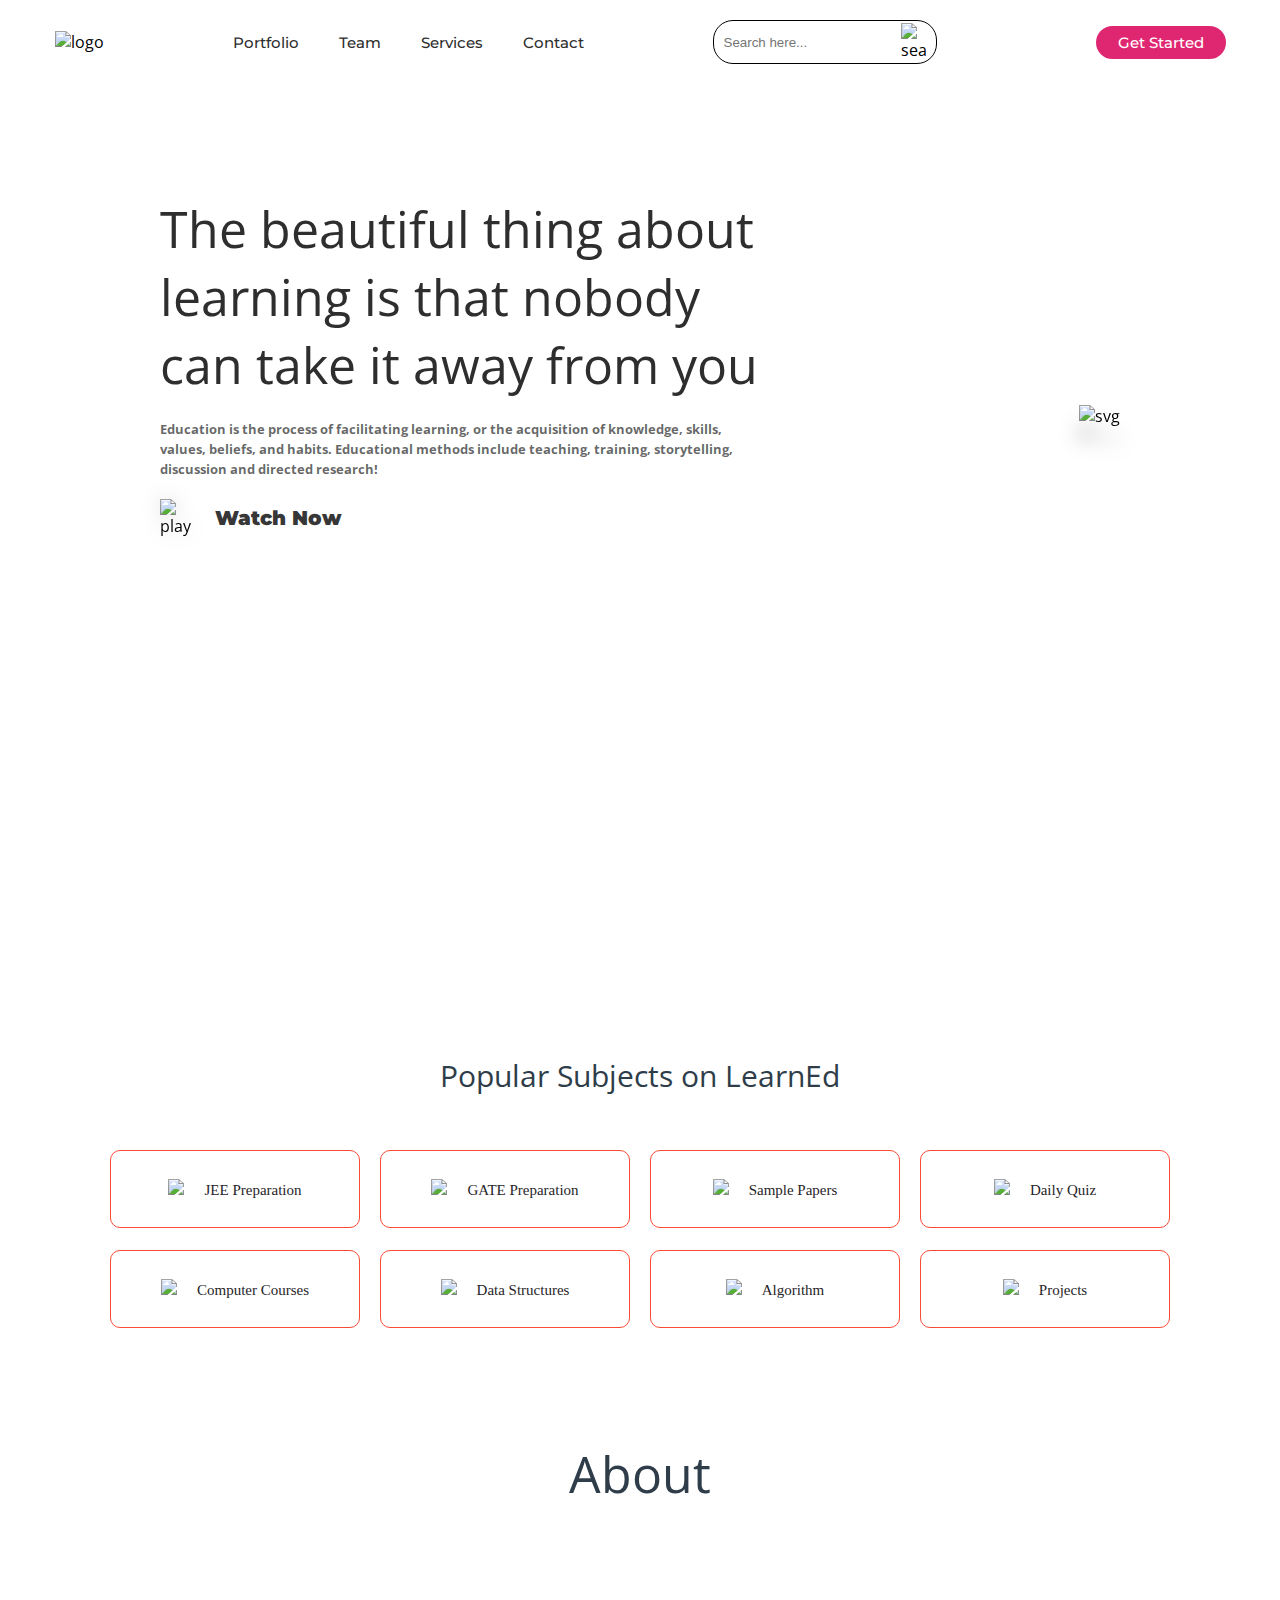
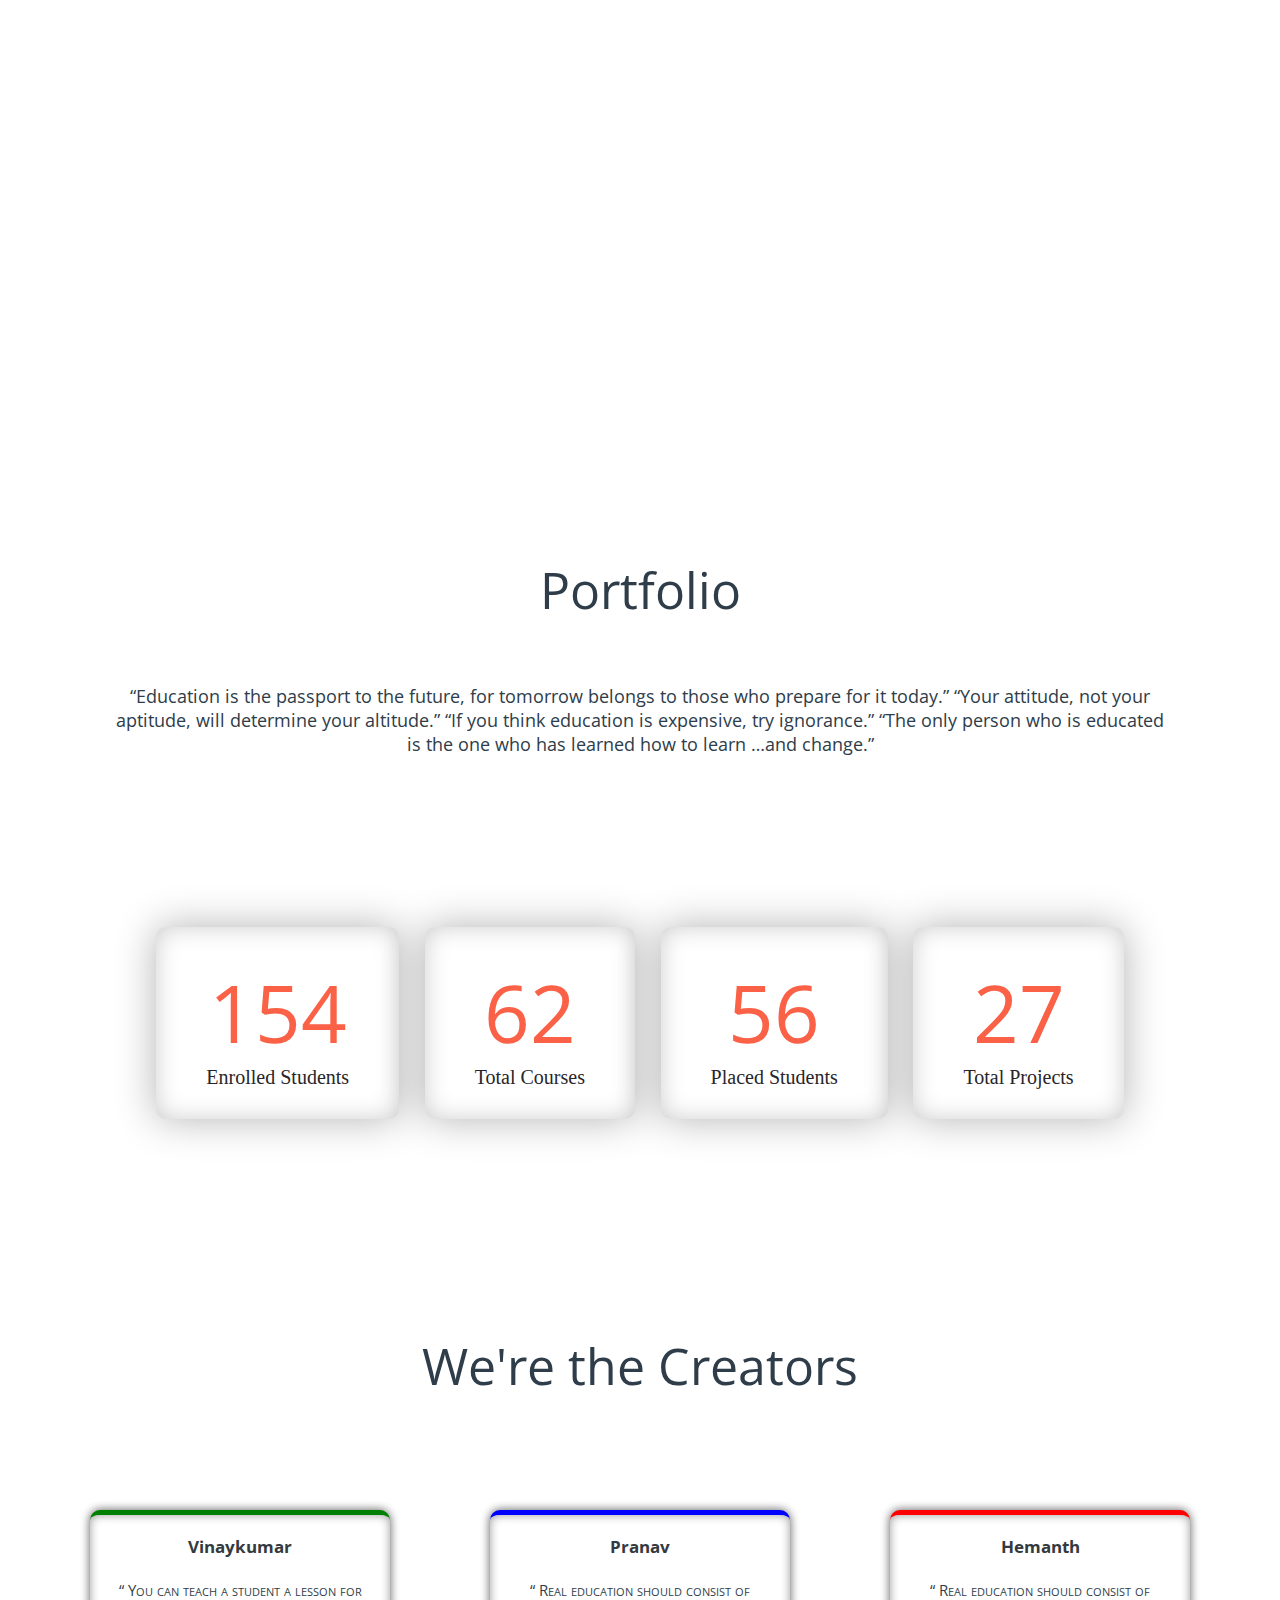
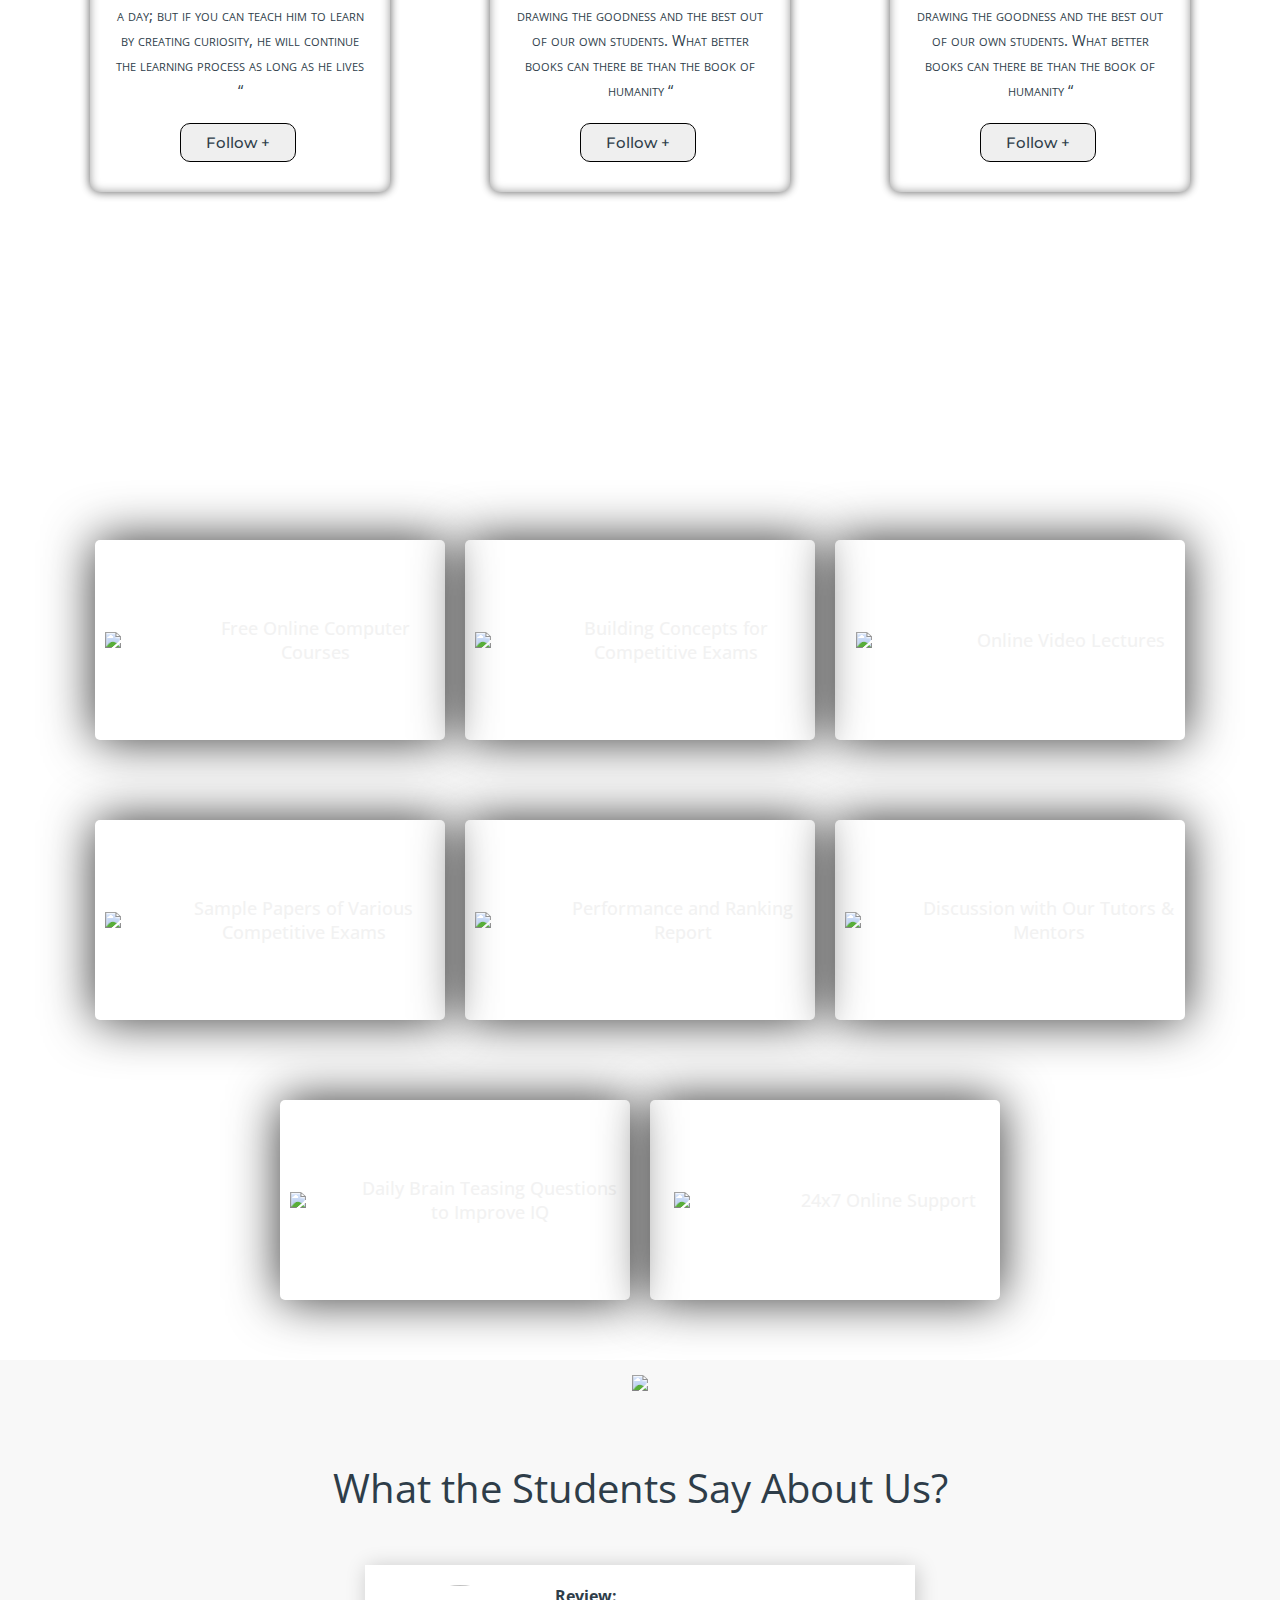
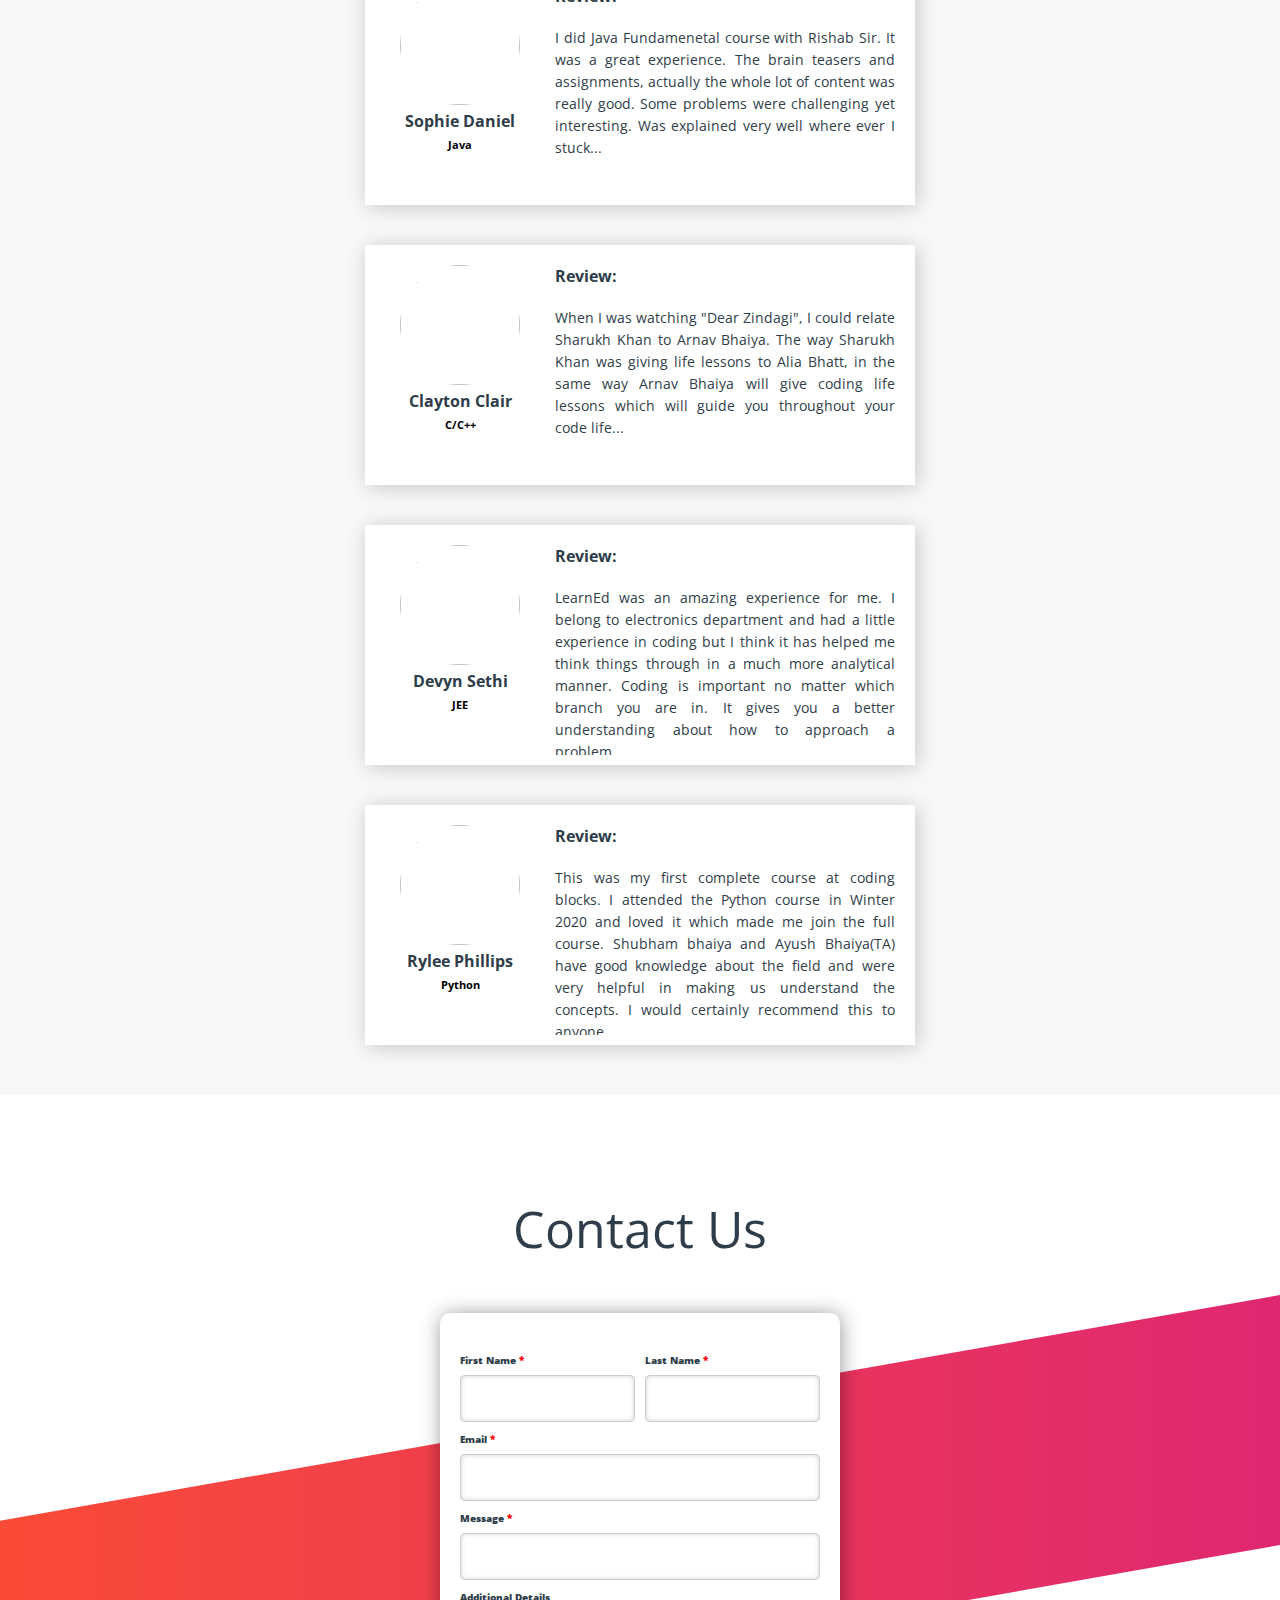
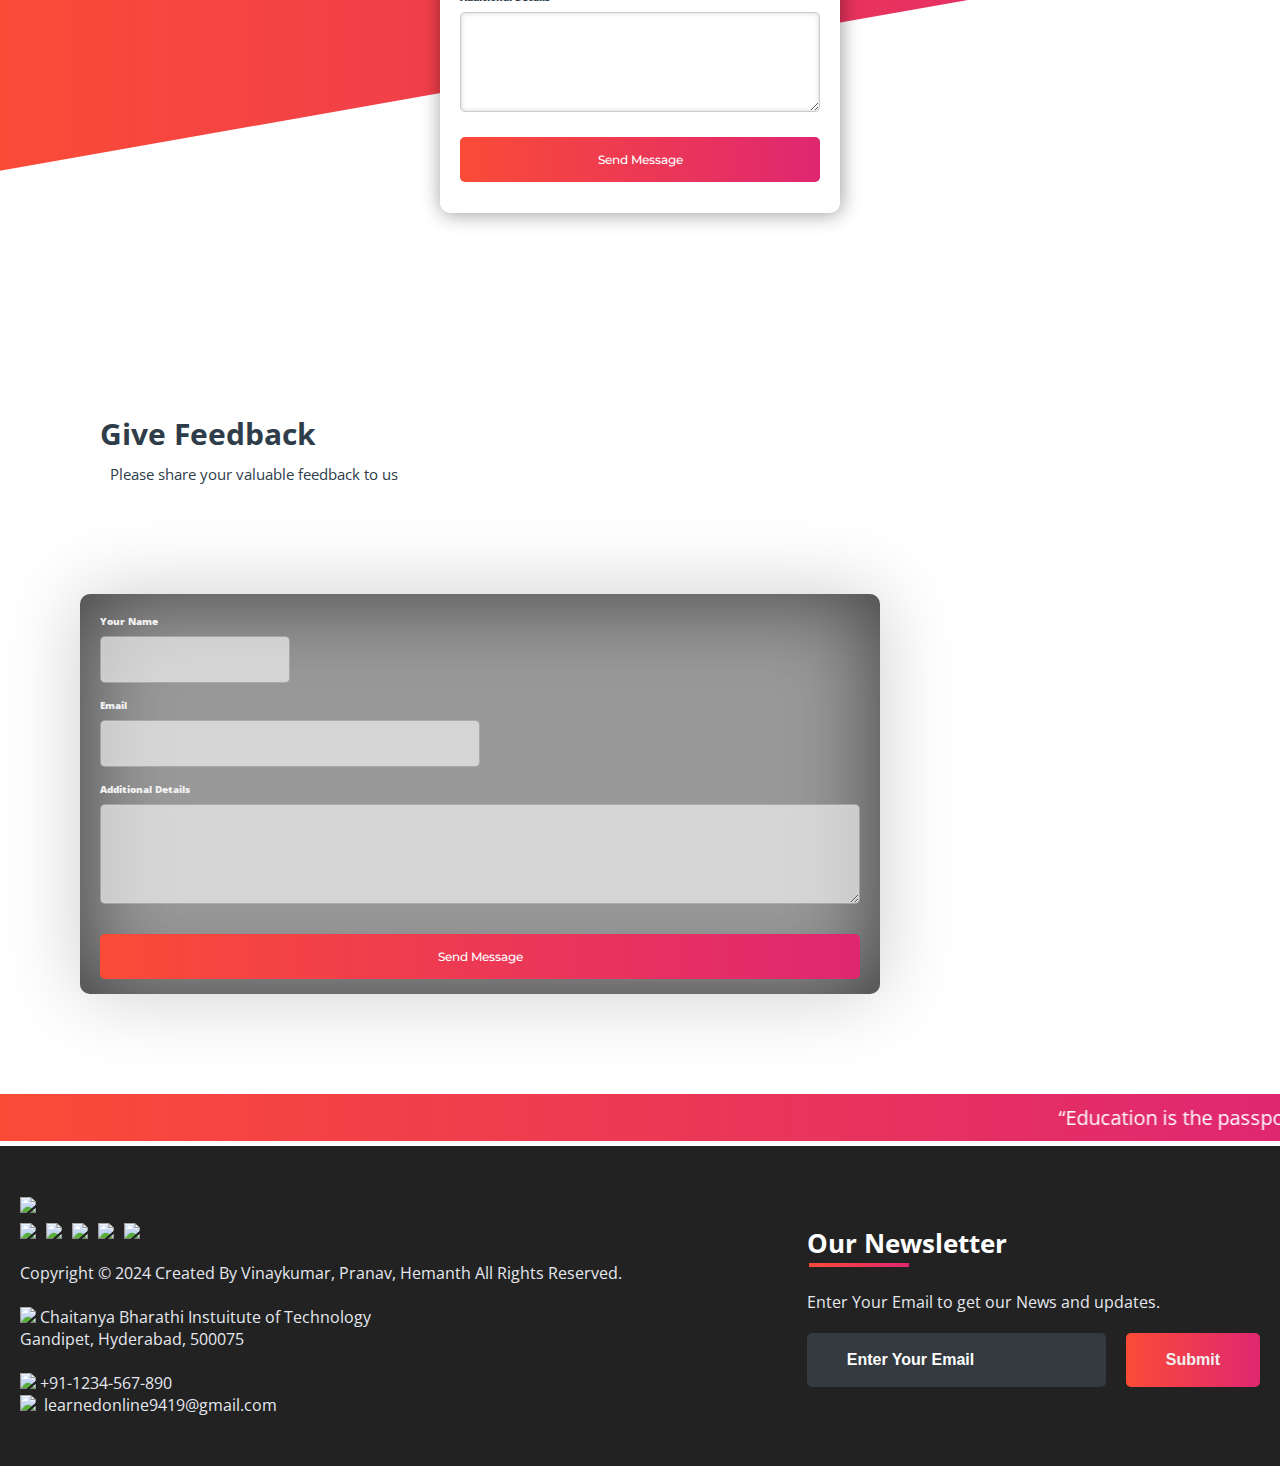
==== index.html @ 3b1c192a "Add files via upload" ====
<!DOCTYPE html>
<html>
<head>
	<link rel="shortcut icon" type="png" href="images/icon/favicon.png">
	<meta charset="utf-8">
	<meta http-equiv="X-UA-Comaptible" content="IE=edge">
	<title>LearnEd</title>
	<meta name="desciption" content="">
	<meta name="viewport" content="width=device-width, initial-scale=1">
	<link rel="stylesheet" type="text/css" href="style.css">
	<script type="text/javascript" src="script.js"></script>
	<script src="https://code.jquery.com/jquery-3.2.1.js"></script>
	<script>
		$(window).on('scroll', function(){
  			if($(window).scrollTop()){
  			  $('nav').addClass('black');
 			 }else {
 		   $('nav').removeClass('black');
 		 }
		})
	</script>
</head>
<body>
<!-- Navigation Bar -->
	<header id="header">
		<nav>
			<div class="logo"><img src="images/icon/logo.png" alt="logo"></div>
			<ul>
				<!--<li><a class="active" href="">Home</a></li>-->
				<li><a href="#portfolio_section">Portfolio</a></li>
				<li><a href="#team_section">Team</a></li>
				<li><a href="#services_section">Services</a></li>
				<li><a href="#contactus_section">Contact</a></li>
			</ul>
			<div class="srch"><input type="text" class="search" placeholder="Search here..."><img src="images/icon/search.png" alt="search" onclick=slide()></div>
			<a class="get-started" href="login.html">Get Started</a>
			<img src="images/icon/menu.png" class="menu" onclick="sideMenu(0)" alt="menu">
		</nav>
		<div class="head-container">
			<div class="quote">
				<p>The beautiful thing about learning is that nobody can take it away from you</p>
				<h5>Education is the process of facilitating learning, or the acquisition of knowledge, skills, values, beliefs, and habits. Educational methods include teaching, training, storytelling, discussion and directed research!</h5>
				<div class="play">
					<img src="images/icon/play.png" alt="play"><span><a href="https://www.youtube.com/watch?v=KFyrgDO1WXk" target="_blank">Watch Now</a></span>
				</div>
			</div>
			<div class="svg-image">
				<img src="images/extra/svg1.jpg" alt="svg">
			</div>
		</div>
		<div class="side-menu" id="side-menu">
			<div class="close" onclick="sideMenu(1)"><img src="images/icon/close.png" alt=""></div>
			<div class="user">
				<img src="images/creator/roshan.jpeg" alt="Username">
				<p>roshank9419</p>
			</div>
			<ul>
				<li><a href="#about_section">About</a></li>
				<li><a href="#portfolio_section">Portfolio</a></li>
				<li><a href="#team_section">Team</a></li>
				<li><a href="#services_section">Services</a></li>
				<li><a href="#contactus_section">Contact</a></li>
				<li><a href="#feedBACK">Feedback</a></li>
			</ul>
		</div>
	</header>


<!-- Some Popular Subjects -->
	<div class="title">
		<span>Popular Subjects on LearnEd</span>
	</div>
	<br><br>
	<div class="course">
		<center><div class="cbox">
		<div class="det"><a href="subjects/jee.html"><img src="images/courses/book.png">JEE Preparation</a></div>
		<div class="det"><a href="subjects/gate.html"><img src="images/courses/d1.png">GATE Preparation</a></div>
		<div class="det"><a href="subjects/jee.html#sample_papers"><img src="images/courses/paper.png">Sample Papers</a></div>
		<div class="det"><a href="subjects/quiz.html"><img src="images/courses/d1.png">Daily Quiz</a></div>
		</div></center>
		<div class="cbox">
		<div class="det"><a href="subjects/computer_courses.html"><img src="images/courses/computer.png">Computer Courses</a></div>
		<div class="det"><a href="subjects/computer_courses.html#data"><img src="images/courses/data.png">Data Structures</a></div>
		<div class="det"><a href="subjects/computer_courses.html#algo"><img src="images/courses/algo.png">Algorithm</a></div>
		<div class="det det-last"><a href="subjects/computer_courses.html#projects"><img src="images/courses/projects.png">Projects</a></div>
		</div>
	</div>

	
<!-- ABOUT -->
	<div class="diffSection" id="about_section">
		<center><p style="font-size: 50px; padding: 100px">About</p></center>
		<div class="about-content">
				<div class="side-image">
					<img class="sideImage" src="images/extra/e3.jpg">
				</div>
				<div class="side-text">
					<h2>What you think about us ?</h2>
					<p>Education is the process of facilitating learning, or the acquisition of knowledge, skills, values, beliefs, and habits. Educational methods include teaching, training, storytelling, discussion and directed research.<br> Educational website can include websites that have games, videos or topic related resources that act as tools to enhance learning and supplement classroom teaching. These websites help make the process of learning entertaining and attractive to the student, especially in today's age. <br>Using HTML(HyperText Markup Language), CSS(Cascading Style Sheet), JavaScript, we can make learning more easier and in a interesting way.</p>
				</div>
		</div>
	</div>


<!-- PORTFOLIO -->
	<div class="diffSection" id="portfolio_section">
		<center><p style="font-size: 50px; padding: 100px; padding-bottom: 40px;">Portfolio</p></center>
		<div class="content">
			<p>
				“Education is the passport to the future, for tomorrow belongs to those who prepare for it today.” “Your attitude, not your aptitude, will determine your altitude.” “If you think education is expensive, try ignorance.” “The only person who is educated is the one who has learned how to learn …and change.”
			</p>
		</div>
	</div>
	<div class="extra">
		<p>We're increasing this data every year</p>
		<div class="smbox">
		<span><center><div class="data">154</div><div class="det">Enrolled Students</div></center></span>
		<span><center><div class="data">62</div><div class="det">Total Courses</div></center></span>
		<span><center><div class="data">56</div><div class="det">Placed Students</div></center></span>
		<span><center><div class="data">27</div><div class="det">Total Projects</div></center></span>
		</div>
	</div>


<!-- TEAM -->
	<div class="diffSection" id="team_section">
		<center><p style="font-size: 50px; padding-top: 100px; padding-bottom: 60px;">We're the Creators</p></center>
		<div class="totalcard">
			<div class="card">
				<center><div class="card-title">Vinaykumar</div>
				<div id="detail">
					<p>“ You can teach a student a lesson for a day; but if you can teach him to learn by creating curiosity, he will continue the learning process as long as he lives “</p>
					<div class="duty"></div>
					<a href="https://www.linkedin.com/in/vinaykumar-gollapally-b091a9268/" target="_blank"><button class="btn-vinay">Follow +</button></a>
				</div>
				</center>
			</div>
			<div class="card">
				<center><div class="card-title">Pranav</div>
				<div id="detail">
					<p>“ Real education should consist of drawing the goodness and the best out of our own students. What better books can there be than the book of humanity “</p>
					<div class="duty"></div>
					<a href="https://www.linkedin.com/in/vinaykumar-gollapally-b091a9268/" target="_blank"><button class="btn-pranav">Follow +</button></a>
				</div>
				</center>
			</div>
			<div class="card">
				<center><div class="card-title">Hemanth</div>
				<div id="detail">
					<p>“ Real education should consist of drawing the goodness and the best out of our own students. What better books can there be than the book of humanity “</p>
					<div class="duty"></div>
					<a href="https://www.linkedin.com/in/vinaykumar-gollapally-b091a9268/" target="_blank"><button class="btn-hemanth">Follow +</button></a>
				</div>
				</center>
			</div>
		</div>
	</div>


<!-- SERVICES -->
	<div class="service-swipe">
		<div class="diffSection" id="services_section">
		<center><p style="font-size: 50px; padding: 100px; padding-bottom: 40px; color: #fff;">Services</p></center>
		</div>
		<a href="subjects/computer_courses.html"><div class="s-card"><img src="images/icon/computer-courses.png"><p>Free Online Computer Courses</p></div></a>
		<a href="subjects/jee.html"><div class="s-card"><img src="images/icon/brainbooster.png"><p>Building Concepts for Competitive Exams</p></div></a>
		<a href="#"><div class="s-card"><img src="images/icon/online-tutorials.png"><p>Online Video Lectures</p></div></a>
		<a href="subjects/jee.html#sample_papers"><div class="s-card"><img src="images/icon/papers.jpg"><p>Sample Papers of Various Competitive Exams</p></div></a>
		<a href="#"><div class="s-card"><img src="images/icon/p3.png"><p>Performance and Ranking Report</p></div></a>
		<a href="#contactus_section"><div class="s-card"><img src="images/icon/discussion.png"><p>Discussion with Our Tutors & Mentors</p></div></a>
		<a href="subjects/quiz.html"><div class="s-card"><img src="images/icon/q1.png"><p>Daily Brain Teasing Questions to Improve IQ</p></div></a>
		<a href="#contactus_section"><div class="s-card"><img src="images/icon/help.png"><p>24x7 Online Support</p></div></a>
	</div>

<!-- Reviews by Students -->
<div id="makeitfull">
	<a href="#review_section"><img src="images/icon/makeitfull.png"></a>
</div>
<div class="review">
	<div class="diffSection" id="review_section">
		<center><p style="font-size: 40px; padding: 100px; padding-bottom: 40px; color: #2E3D49;">What the Students Say About Us?</p></center>
	</div>
	<div class="rev-container">
		<div class="rev-card">
			<div class="identity">
				<img src="images/creator/humanNotExist1.jpg"><p>Sophie Daniel</p>
				<h6>Java</h6>
				<div class="rating"><img src="images/icon/star.png"><img src="images/icon/star.png"><img src="images/icon/star.png"><img src="images/icon/star.png"><img src="images/icon/star.png"></div>
			</div>
			<div class="rev-cont">
				<p id="title">Review:</p>
				<p id="content">
					I did Java Fundamenetal course with Rishab Sir. It was a great experience. The brain teasers and assignments, actually the whole lot of content was really good. Some problems were challenging yet interesting. Was explained very well where ever I stuck...
				</p>
			</div>
		</div>
		<div class="rev-card">
			<div class="identity">
				<img src="images/creator/humanNotExist2.jpg"><p>Clayton Clair</p>
				<h6>C/C++</h6>
				<div class="rating"><img src="images/icon/star.png"><img src="images/icon/star.png"><img src="images/icon/star.png"><img src="images/icon/star.png"><img src="images/icon/star.png"></div>
			</div>
			<div class="rev-cont">
				<p id="title">Review:</p>
				<p id="content">
					When I was watching "Dear Zindagi", I could relate Sharukh Khan to Arnav Bhaiya. The way Sharukh Khan was giving life lessons to Alia Bhatt, in the same way Arnav Bhaiya will give coding life lessons which will guide you throughout your code life...
				</p>
			</div>
		</div>
		<div class="rev-card">
			<div class="identity">
				<img src="images/creator/humanNotExist3.jpg"><p>Devyn Sethi</p>
				<h6>JEE</h6>
				<div class="rating"><img src="images/icon/star.png"><img src="images/icon/star.png"><img src="images/icon/star.png"><img src="images/icon/star.png"><img src="images/icon/star.png"></div>
			</div>
			<div class="rev-cont">
				<p id="title">Review:</p>
				<p id="content">
					LearnEd was an amazing experience for me. I belong to electronics department and had a little experience in coding but I think it has helped me think things through in a much more analytical manner. Coding is important no matter which branch you are in. It gives you a better understanding about how to approach a problem...
				</p>
			</div>
		</div>
		<div class="rev-card">
			<div class="identity">
				<img src="images/creator/humanNotExist4.jpg"><p>Rylee Phillips</p>
				<h6>Python</h6>
				<div class="rating"><img src="images/icon/star.png"><img src="images/icon/star.png"><img src="images/icon/star.png"><img src="images/icon/star.png"><img src="images/icon/star.png"></div>
			</div>
			<div class="rev-cont">
				<p id="title">Review:</p>
				<p id="content">
					This was my first complete course at coding blocks. I attended the Python course in Winter 2020 and loved it which made me join the full course. Shubham bhaiya and Ayush Bhaiya(TA) have good knowledge about the field and were very helpful in making us understand the concepts. I would certainly recommend this to anyone...
				</p>
			</div>
		</div>
	</div>
</div>

<!-- CONTACT US -->
	<div class="diffSection" id="contactus_section">
		<center><p style="font-size: 50px; padding: 100px">Contact Us</p></center>
		<div class="csec"></div>
		<div class="back-contact">
			<div class="cc">
			<form action="mailto:roshank9419@gmail.com" method="post" enctype="text/plain">
				<label>First Name <span class="imp">*</span></label><label style="margin-left: 185px">Last Name <span class="imp">*</span></label><br>
				<center>
				<input type="text" name="" style="margin-right: 10px; width: 175px" required="required"><input type="text" name="lname" style="width: 175px" required="required"><br>
				</center>
				<label>Email <span class="imp">*</span></label><br>
				<input type="email" name="mail" style="width: 100%" required="required"><br>
				<label>Message <span class="imp">*</span></label><br>
				<input type="text" name="message" style="width: 100%" required="required"><br>
				<label>Additional Details</label><br>
				<textarea name="addtional"></textarea><br>
				<button type="submit" id="csubmit">Send Message</button>
			</form>
			</div>
		</div>
	</div>


<!-- FEEDBACK -->
	<div class="title2" id="feedBACK">
		<span>Give Feedback</span>
		<div class="shortdesc2">
			<p>Please share your valuable feedback to us</p>
		</div>
	</div>

	<div class="feedbox">
		<div class="feed">
			<form action="mailto:roshank9419@gmail.com" method="post" enctype="text/plain">
				<label>Your Name</label><br>
				<input type="text" name="" class="fname" required="required"><br>
				<label>Email</label><br>
				<input type="email" name="mail" required="required"><br>
				<label>Additional Details</label><br>
				<textarea name="addtional"></textarea><br>
				<button type="submit" id="csubmit">Send Message</button>
			</form>
		</div>
	</div>

<!-- Sliding Information -->
	<marquee style="background: linear-gradient(to right, #FA4B37, #DF2771); margin-top: 50px;" direction="left" onmouseover="this.stop()" onmouseout="this.start()" scrollamount="20"><div class="marqu">“Education is the passport to the future, for tomorrow belongs to those who prepare for it today.” “Your attitude, not your aptitude, will determine your altitude.” “If you think education is expensive, try ignorance.” “The only person who is educated is the one who has learned how to learn …and change.”</div></marquee>

<!-- FOOTER -->
	<footer>
		<div class="footer-container">
			<div class="left-col">
				<img src="images/icon/logo - Copy.png" style="width: 200px;">
				<div class="logo"></div>
				<div class="social-media">
					<a href="#"><img src="images/icon\fb.png"></a>
					<a href="#"><img src="images/icon\insta.png"></a>
					<a href="#"><img src="images/icon\tt.png"></a>
					<a href="#"><img src="images/icon\ytube.png"></a>
					<a href="#"><img src="images/icon\linkedin.png"></a>
				</div><br><br>
				<p class="rights-text">Copyright © 2024 Created By Vinaykumar, Pranav, Hemanth All Rights Reserved.</p>
				<br><p><img src="images/icon/location.png"> Chaitanya Bharathi Instuitute of Technology<br>Gandipet, Hyderabad, 500075</p><br>
				<p><img src="images/icon/phone.png"> +91-1234-567-890<br><img src="images/icon/mail.png">&nbsp; learnedonline9419@gmail.com</p>
			</div>
			<div class="right-col">
				<h1 style="color: #fff">Our Newsletter</h1>
				<div class="border"></div><br>
				<p>Enter Your Email to get our News and updates.</p>
				<form class="newsletter-form">
					<input class="txtb" type="email" placeholder="Enter Your Email">
					<input class="btn" type="submit" value="Submit">
				</form>
			</div>
		</div>
	</footer>

</body>
</html>
---- style.css ----
@import url('https://fonts.googleapis.com/css?family=Montserrat:500&display=swap');
@import url('https://fonts.googleapis.com/css?family=Dancing+Script&display=swap');
@import url('https://fonts.googleapis.com/css?family=Open+Sans&display=swap');

* {
	box-sizing: border-box;
	margin: 0;
	padding: 0;
}

html {
	scroll-behavior: smooth;
}
body {
	background: #FFF;
	font-family: 'Open Sans', sans-serif;
}

header {
	height: 90vh;
	/* background: #000; */
}
.black {
	box-shadow: 0 2px 10px rgba(0, 0, 0, 0.5);
}
nav {
	padding-top: 20px;
	padding-bottom: 20px;
	top: 0;
	position: fixed;
	display: flex;
	width: 100%;
	z-index: 1000;
	background: #fff;
	justify-content: space-around;
	transition: 1.5s;
	align-items: center;
}
nav ul {
	display: flex;
	align-items: center;
}
nav ul li {
	list-style: none;
	margin: 5px 10px;
}
nav ul li a {
	padding: 2px 10px;
	color: #2e2e2e;
	cursor: pointer;
	transition: .5s;
	text-decoration: none;
}
nav ul li a:hover {
	color: #fff;
	border-radius: 5px;
	background: #DF2771;
}
.active {
	color: #fff;
	border-radius: 5px;
	background: #DF2771;
}
.srch {
	padding: 2px 10px;
	display: flex;
	/* align-items: center; */
	justify-content: center;
	/* background: #0066ff; */
	border: 1px solid;
	border-radius: 20px;
}
.srch img {
	width: 25px;
	cursor: pointer;
}
.srch .search {
	/* padding: 2px 10px; */
	outline: none;
	border: none;
	background: transparent;
}

.get-started {
	margin-left: 50px;
	padding: 5px 20px;
	border: 2px solid #DF2771;
	border-radius: 20px;
	text-decoration: none;
	
	transition: .5s;
	background-color: #DF2771;
	color: #fff;
}
.get-started:hover {
	color: #2e2e2e;
	background: #fff;
}
.logo img{
	width: 120px;
	cursor: pointer;
	transition: all 1s;
}

a, button {
	float: left;
	font-family: "Montserrat", sans-serif;
	font-weight: 500;
	font-size: 15px;
	color: #2E3D49;
	display: block;
	text-decoration: none;
	text-align: center;
}
.head-container {
	margin-top: 245px;
	display: flex;
	flex-wrap: wrap;
	align-items: center;
	justify-content: space-around;
}
.quote {
	width: 600px;
	transform: translateY(-50px);
}
.quote h5 {
	margin-top: 20px;
	color: #0009;
	line-height: 20px;
}
.quote p {
	font-size: 50px;
	color: #2e2e2e;
}
.quote .play {
	margin-top: 20px;
	display: flex;
	/* justify-content: center; */
	align-items: center;
}
.quote .play img {
	width: 45px;
	cursor: pointer;
	filter: drop-shadow(0 0 10px #0002);
}
.quote .play span a{
	margin-left: 10px;
	font-size: 20px;
	font-weight: 900;
	color: rgba(0, 0, 0, 0.8);
	cursor: pointer;
}
.svg-image img{
	width: 500px;
	filter: drop-shadow(0 20px 10px rgba(0,0,0,0.2));
}

/* SIDE MENU */
.menu {
	cursor: pointer;
	width: 25px;
	display: none;
}
.side-menu {
	width: 100%;
	height: 100%;
	background: rgba(182, 33, 90, 0.993);
	position: absolute;
	top: 0;
	transition: .8s;
	z-index: 2000;
	transform: translateX(-100%);
}
.side-menu ul {
	margin-top: 35%;
	display: flex;
	flex-direction: column;
	justify-content: center;
	/* background: #FA4B37; */
}
.side-menu ul li {
	list-style: none;
	/* background: #009900; */
	display: flex;
	justify-content: center;
	align-items: center;
	/* border-bottom: 1px solid #fff; */
	/* padding: 10px 0px; */
}
.side-menu ul li:hover a{
	background: #fff;
	color: #DF2771;
}
.side-menu ul li a{
	color: #FFF;
	width: 100%;
	font-size: 1em;
	/* background: #2E3D49; */
	text-decoration: none;
	padding: 15px 0px;
}
.close img{
	float: right;
	width: 35px;
	cursor: pointer;
	margin: 10px;
}
.user {
	display: flex;
	justify-content: center;
	align-items: center;
	margin-top: 10%;
}
.user img {
	width: 60px;
	border-radius: 50%;
	border: 2px solid #fff;
	filter: drop-shadow(0 10px 20px #0004);
	margin-right: 30px;
	cursor: pointer;
}
.user p {
	color: #fff;
	cursor: pointer;
}
.user img, .user p {
	opacity: 1;
}
/*Common things in all sections*/
#about_section, #portfolio_section, #team_section, #services_section, #contactus_section {
	font-family: 'Open Sans', sans-serif;
	color: #2E3D49;
	position: relative;
}
.diffSection {
	width: 100%;
	/*position: relative;*/
	justify-content: center;
	align-items: center;
}
.diffSection .content {
	margin: 10px;
	text-align: center;
	padding: 10px 100px;
	font-size: 1.1em;
}

/*PORTFOLIO*/
.extra {
	width: 100%;
}
.extra p {
	padding: 30px;
	padding-bottom: 150px;
	font-size: 50px;
	text-align: center;
	color: #fff;
	background-image: linear-gradient(rgba(0,0,0,0),rgba(0,0,0,0.7)),url("images/extra/b1.jpg");
	background-size: cover;
	background-attachment: fixed;
	font-family: cursive;
	z-index: -9;
}
.smbox {
	display: flex;
	flex-wrap: wrap;
	transform: translateY(-100px);
	justify-content: center;
}
.smbox span {
	margin: 1%;
	background: #fff;
	box-shadow: inset 0px 0px 25px rgba(0,0,0,0.2),
						0 0 40px rgba(0,0,0,0.3);
	border-radius: 10px;
	padding: 30px 50px;
	cursor: pointer;
}
.smbox span:hover {
	transform: scale(1.3);
	transition: .5s ease;
}
.smbox .data {
	font-size: 80px;
	color: #FA6146;	
}
.smbox .det {
	font-size: 20px;
	color: #272529;
	font-family: cursive;
}

/*Title*/
.title {
	 margin-top: 0px; 
	font-family: 'Open Sans', sans-serif;
	font-size: 30px;
	text-align: center;
	color: #2E3D49;
}

/*ABOUT*/
.about-content {
	width: 100%;
	position: relative;
	justify-content: center;
	flex-wrap: wrap;
	display: flex;
	align-items: center;
}
.about-content .side-text {
	width: 550px;
	padding: 50px 40px;
	background: #fff;
	box-shadow: 2px 0 100px rgba(0,0,0,0.3);
	border-radius: 5px;
	text-align: justify;
	line-height: 22px;
	opacity: 0;
	transform: translateX(-100px);
	transition: 1s ease-in-out;
}
.about-content .side-text-appear {
	opacity: 1;
	transform: translateX(0px);
}
.about-content .side-text h2 {
	padding: 10px;
}
.about-content .side-text p {
	padding: 10px;
}
.about-content .side-image img {
	width: 90%;
	border-radius: 5px;
}
.sideImage {
	transform: translateX(100px);
	opacity: 0;
	transition: .8s ease-in-out;
}
.sideImage-appear {
	opacity: 1;
	transform: translateX(0px);
}

/*POPULAR SUBJECTS*/
.cbox {
	position: relative;
	width: 100%;
	display: inline-flex;
	flex-wrap: wrap;
	justify-content: center;
}
.cbox .det {
	width: 250px;
	height: 80px;
	margin: 10px;
	background: #fff;
	cursor: pointer;
}
.cbox .det a{
	justify-content: space-around;
	width: 250px;
	padding: 28px;
	border-radius: 10px;
	border: 1px solid #FA4B37;
	font-size: 15px;
	color: #272529;
	font-family: cursive;
	text-decoration: none;
}
.cbox .det a:hover {
	background: linear-gradient(to right, #FA4B37, #DF2771);
	color: white;
}
.cbox .det a:hover img{
	filter: brightness(100);
}
.cbox img {
	width: 20px;
	margin-right: 20px;
}

/*TEAM SECTION*/
.totalcard {
	width: 100%;
	display: flex;
	flex-wrap: wrap;
	align-items: center;
	justify-content: center;
	margin-bottom: 50px;
}
.totalcard .card {
	margin: 50px;
	width: 300px;
	border-radius: 10px;
	background: #fff;
}
.totalcard .card{
	box-shadow: inset 0 0 10px rgba(0,0,0,0.4),
					0 0 10px rgba(0,0,0,0.4),
					0 0 10px rgba(0,0,0,0.3);
}
.card:nth-child(1){
	border-top: 5px solid green;
}
.card:nth-child(2){
	border-top: 5px solid blue;
}
.card:nth-child(3){
	border-top: 5px solid red;
}
.card:nth-child(1):hover {
	box-shadow: inset 0px 0px 10px rgba(0,255,0,0.5),
				1px 1px 30px rgba(0,255,0,0.5);
}
.card:nth-child(2):hover {
	box-shadow: inset 0px 0px 10px rgba(0,0,255,0.5),
				1px 1px 30px rgba(0,0,255,0.5);
}
.card:nth-child(3):hover {
	box-shadow: inset 0px 0px 10px rgba(255,0,0,0.5),
				1px 1px 30px rgba(255,0,0,0.5);
}
.totalcard .card img {
	width: 100px;
	height: 100px;
	margin-top: 5px;
	cursor: pointer;
	border-radius: 50px;
	transition-duration: .8s;
}
.totalcard .card img:hover {
	transform: scale(3.5);
	border-radius: 0;
	box-shadow: 0 0 20px rgba(0,0,0,0.5);
}
#detail p{
	font-size: 15px;
	line-height: 25px;
	font-variant: small-caps;
	text-align: center;
	margin: 25px;
	margin-bottom: 0px;
	margin-top: 0px;
}
#detail button {
	outline: none;
	border-radius: 10px;
	border-style: none;
	border: 1px solid black;
	padding: 9px 25px;
	cursor: pointer;
	transition-duration: .4s;
}
#detail a {
	bottom: 80px;
	text-decoration: none;
	margin-bottom: 30px;
	margin-top: 20px;
	margin-left: 90px;
	align-self: center;
}
.btn-vinay:hover {
	background: rgba(0,255,0,0.7);
	color: #fff;
}
.btn-pranav:hover {
	background: rgba(0,0,255,0.5);
	color: #fff;
}
.btn-hemanth:hover {
	background: rgba(255,0,0,0.5);
	color: #fff;
}
.card-title {
	font-size: 17px;
	color: #343A40;
	padding: 20px;
	font-weight: 700;
}

/*Service Section*/
/*Service Section*/
.service-swipe {
	display: flex;
	flex-wrap: wrap;
	justify-content: center;
	align-items: center;
	background-image: linear-gradient(rgba(0,0,0,0),rgba(0,0,0,0.7)),url("images/extra/b3.jpg");
	background-size: cover;
	background-attachment: fixed;
}
.service-swipe .s-card img {
	width: 100px;
}
.service-swipe a {
	padding: 0;
	margin: 40px 10px;
}
.service-swipe .s-card {
	display: flex;
	justify-content: space-around;
	padding: 10px;
	align-items: center;
	text-align: center;
	width: 350px;
	height: 200px;
	box-shadow: inset 0 0 20px rgba(255,255,255,0.05),
					0 0 50px rgba(0,0,0,0.8);
	border-radius: 5px;
	cursor: pointer;
	transition-duration: .5s;
}
.service-swipe .s-card p {
	color: #f2f2f2;
	font-size: 1.2em;
	font-family: 'Open Sans',sans-serif;
}
.service-swipe .s-card:hover {
	box-shadow: 0 0 50px rgba(255,255,255,0.8);
	transform: translateY(-10px);
}

/*Contact Us Section*/
.csec {
	background: linear-gradient(to right, #FA4B37, #DF2771);
	background-attachment: fixed; 
	position: absolute;
	width: 100%;
	height: 250px;
	top: 200px;
	content: '';
	transform-origin: top right;
	transform: skewY(-10deg);
	z-index: -1;
}
.back-contact {
	margin-top: 0px;
	transform: translateY(-50px);
	display: flex;
	align-items: center;
	justify-content: space-around;
}
.cc {
	height: 400px;
	width: 400px;
	height: 500px;
	border-radius: 10px;
	justify-content: center;
	box-shadow: 1px 1px 20px rgba(0,0,0,0.4);
	background: #fff;
}
.cc form {
	margin: 5%;
	margin-top: 40px;
	width: 90%;
	height: 90%;
}
.cc form label {
	position: absolute;
	color: #2E3D49;
	font-size: 10px;
	font-weight: 800;
}
.cc form input {
	padding: 15px;
	margin-bottom: 10px;
	border-radius: 5px;
	box-shadow: inset 0 0 5px lightgray;
	border: 1px solid rgba(0,0,0,0.2);
	outline: none;
	color: #2E3D49;
	font-weight: 600;
}
.imp {
	color: red;
}
form textarea {
	width: 100%;
	height: 100px;
	box-shadow: inset 0 0 5px lightgray;
	border: 1px solid rgba(0,0,0,0.2);
	border-radius: 5px;
	outline: none;
	color: #2E3D49;
	font-weight: 600;
	padding: 15px;
}
#csubmit {
	margin-top: 20px; 
	background: linear-gradient(to right, #FA4B37, #DF2771);
	border-radius: 5px;
	border-style: none;
	outline: none;
	width: 100%;
	padding: 15px 25px;
	color: #fff;
	font-size: 12px;
	cursor: pointer;
}

/*REVIEW SECTION*/
#makeitfull {
	display: flex;
	justify-content: center;
	transform: translateY(35px);
}
#makeitfull img {
	width: 50px;
}
.review {
	background: #F8F8F8;
	width: 100%;
}
.rev-container {
	padding: 10px 10%;
	display: flex;
	flex-wrap: wrap;
	justify-content: space-around;
}
.rev-container .rev-card {
	/*overflow: hidden;*/
	width: 550px;
	height: 240px;
	margin-bottom: 40px;
	background: #fff;
	display: flex;
	padding: 10px;
	box-shadow: 2px 2px 20px rgba(0,0,0,0.2);
}
.rev-card:hover {
	box-shadow: 1px 1px 5px rgba(0,0,0,0.2);
}
.identity {
	display: flex;
	flex-wrap: wrap;
	justify-content: center;
	padding: 10px;
}
.identity img {
	width: 120px;
	height: 120px;
	transition-duration: .8s;
	border-radius: 50%;
}
.identity img:hover {
	transform: scale(2.2);
	border-radius: 0px;
	box-shadow: 0 0 20px rgba(0,0,0,0.3);
}
.identity p {
	width: 150px;
	font-weight: bold;
	color: #2E3D49;
	text-align: center;
}
.identity h6 {
	width: 150px;
	text-align: center;
}
.identity .rating img {
	width: 12px;
	height: 12px;
	margin-right: 5px;
}
.rev-cont {
	overflow: hidden;
}
.rev-cont #title {
	padding: 10px;
	color: #2E3D49;
	font-weight: bold;
}
.rev-cont #content {
	padding: 10px;
	font-size: .9em;
	color: #2E3D49;
	line-height: 22px;
	text-align: justify;
}


/*FEEDBACK*/
.title2 {
	position: relative;
	margin-top: 150px;
	margin-left: 100px;
}
.title2 span{
	font-weight: 700;
	font-family: 'Open Sans', sans-serif;
	font-size: 30px;
	color: #2E3D49;
}
.title2 .shortdesc2 {
	padding: 10px;
	font-family: 'Open Sans', sans-serif;
	font-size: 15px;
	color: #2E3D49;
	margin-bottom: 10px;
}
.feedbox {
	margin-top: 50px;
	width: 100%;
	display: flex;
	background-image: linear-gradient(rgba(0,0,0,0),rgba(0,0,0,0.7)),url("images/extra/b4.jpg");
	background-size: cover;
	padding: 50px 80px;
	background-attachment: fixed;
}
.feed {
	width: 800px;
	height: 400px;
	position: relative;
	border-radius: 10px;
	justify-content: center;
	box-shadow: inset 0 0 90px rgba(0,0,0,0.6),
					0 0 80px rgba(0,0,0,0.2);
	background: rgba(0,0,0,0.4);
}
.feed form {
	width: 100%;
	height: 100%;
	padding: 20px;
}

.feed form label {
	position: absolute;
	color: #f2f2f2;
	font-size: 10px;
	font-weight: 800;
}
.feed form input, .feed textarea {
	padding: 15px;
	border-radius: 5px;
	box-shadow: inset 0 0 5px lightgray;
	border: 1px solid rgba(0,0,0,0.2);
	outline: none;
	color: #2E3D49;
	background: #fff9;
	font-weight: 600;
}
.feed form input {
	margin-bottom: 15px;
	width: 50%;
}
.feed form .fname {
	width: 25%;
}
.feed form textarea {
	width: 100%;
	height: 100px;
}
.feed #csubmit {
	margin-top: 25px; 
	background: linear-gradient(to right, #FA4B37, #DF2771);
	border-radius: 5px;
	border-style: none;
	outline: none;
	width: 100%;
	padding: 15px 25px;
	color: #fff;
	font-size: 12px;
	cursor: pointer;
}

/*SCROLLING TEXT*/
.marqu {
	text-align: center;
	justify-content: center;
	color: #fff;
	font-size: 20px;
	padding: 10px;
}

/*FOOTER*/
footer {
	color: #E5E8EF;
	background: #000D;
	padding: 50px 0; 
}
footer .footer-container {
	max-width: 1300px;
	margin: auto;
	padding: 0 20px;
	display: flex;
	justify-content: space-between;
	align-items: center;
	flex-wrap: wrap-reverse;
}
footer .social-media img{
	width: 22px;
}
footer .logo {
	width: 180px;
	color: #fff;
}
footer .social-media a{
	margin-right: 10px;
	font-size: 22px;
	text-decoration: none;
}
footer .right-col h1{
	font-size: 26px;
}
footer .border{
	width: 100px;
	height: 4px;
	background: linear-gradient(to right, #FA4B37, #DF2771);
	margin: 2px;
}
footer .newsletter-form {
	display: flex;
	justify-content: center;
	align-items: center;
	flex-wrap: wrap;
}
footer input::placeholder {
  color: white !important;
}
footer .txtb {
	flex: 1;
	padding: 18px 40px;
	font-size: 16px;
	background: #343A40;
	border: none;
	font-weight: 700;
	outline: none;
	border-radius: 5px;
	min-width: 260px;
	margin-top: 20px;
	color: white;
}
footer .btn {
	margin-top: 20px;
	padding: 18px 40px;
	font-size: 16px;
	color: #f1f1f1;
	background: linear-gradient(to right, #FA4B37, #DF2771);
	border: none;
	font-weight: 700;
	outline: none;
	border-radius: 5px;
	margin-left: 20px;
	cursor: pointer;
	transition: opacity .3s linear;	
}
footer .btn:hover {
	opacity: .7;
}

/*PROPERTIES FOR MAKING WEBSITE RESPONSIVE*/
@media screen and (max-width: 960px) {
	.footer-container {
		max-width: 600px;
	}
	.right-col {
		width: 100%;
		margin-bottom: 60px;
	}
	.left-col {
		width: 100%;
		text-align: center;
	}
	.social-media {
		display: flex;
		justify-content: center;
	}
	.logo {
		transition: 1s;
		margin-left: 30%;
	}
	nav ul, .srch, .get-started{
		display: none;
	}
	.menu {
		display: block;
	}
	nav {
		padding-bottom: 20px;
		border-bottom: 1px solid #0005;
		/* position: fixed; */
		/* top: 0; */
	}
	.quote p, .quote h5, .play {
		justify-content: center;
		text-align: center;
	}
	.quote p {
		font-size: 30px;
	}
	.service-container .right-side img {
		width: 90%;
	}
	.title {
		margin-top: 0px;
	}
	
}
@media screen and (max-width: 700px) {
	footer .btn{
		margin: 0;
		width: 100%;
		margin-top: 20px;
	}
	.svg-image img {
		width: 90%;
		margin: 20px;
		/* align-self: center; */
	}
}

@media screen and (max-width: 1000px) {	
	.feedbox form input, .feedbox form .fname{
		width: 100%;
	}
}
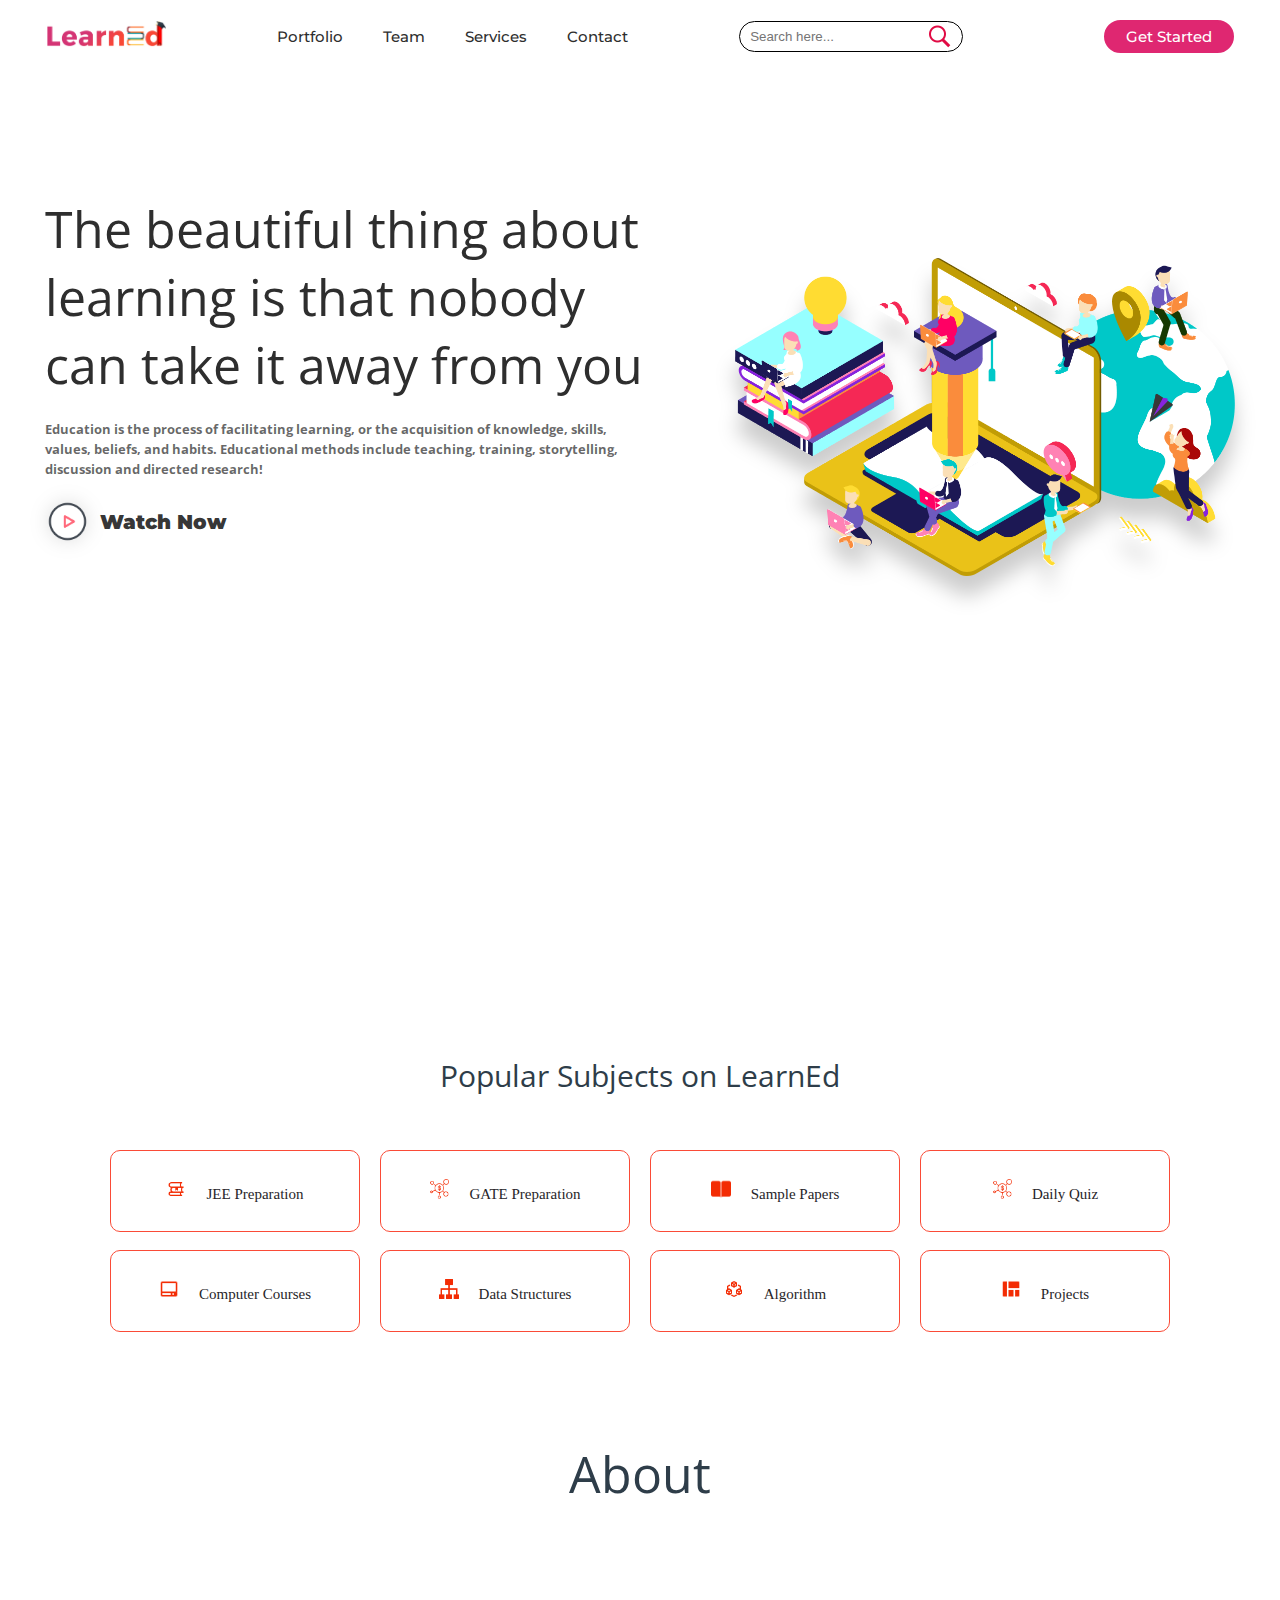
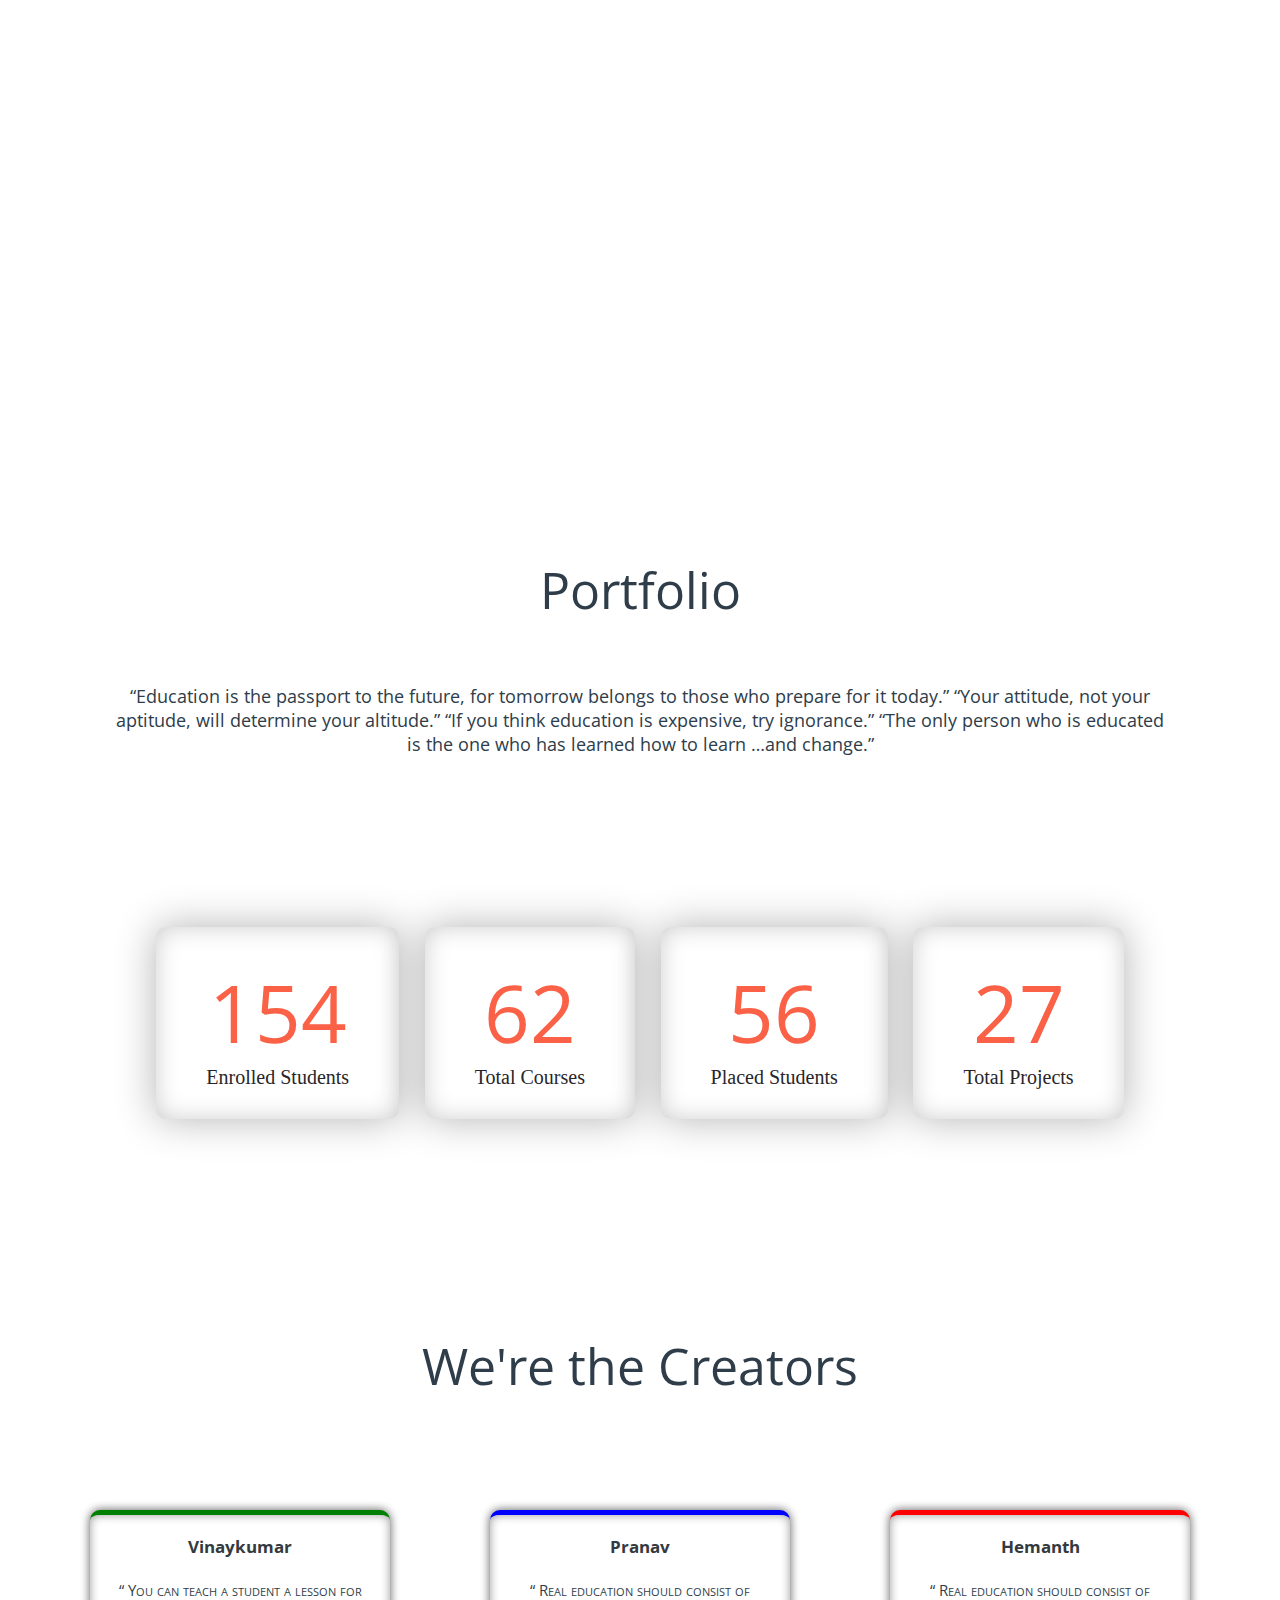
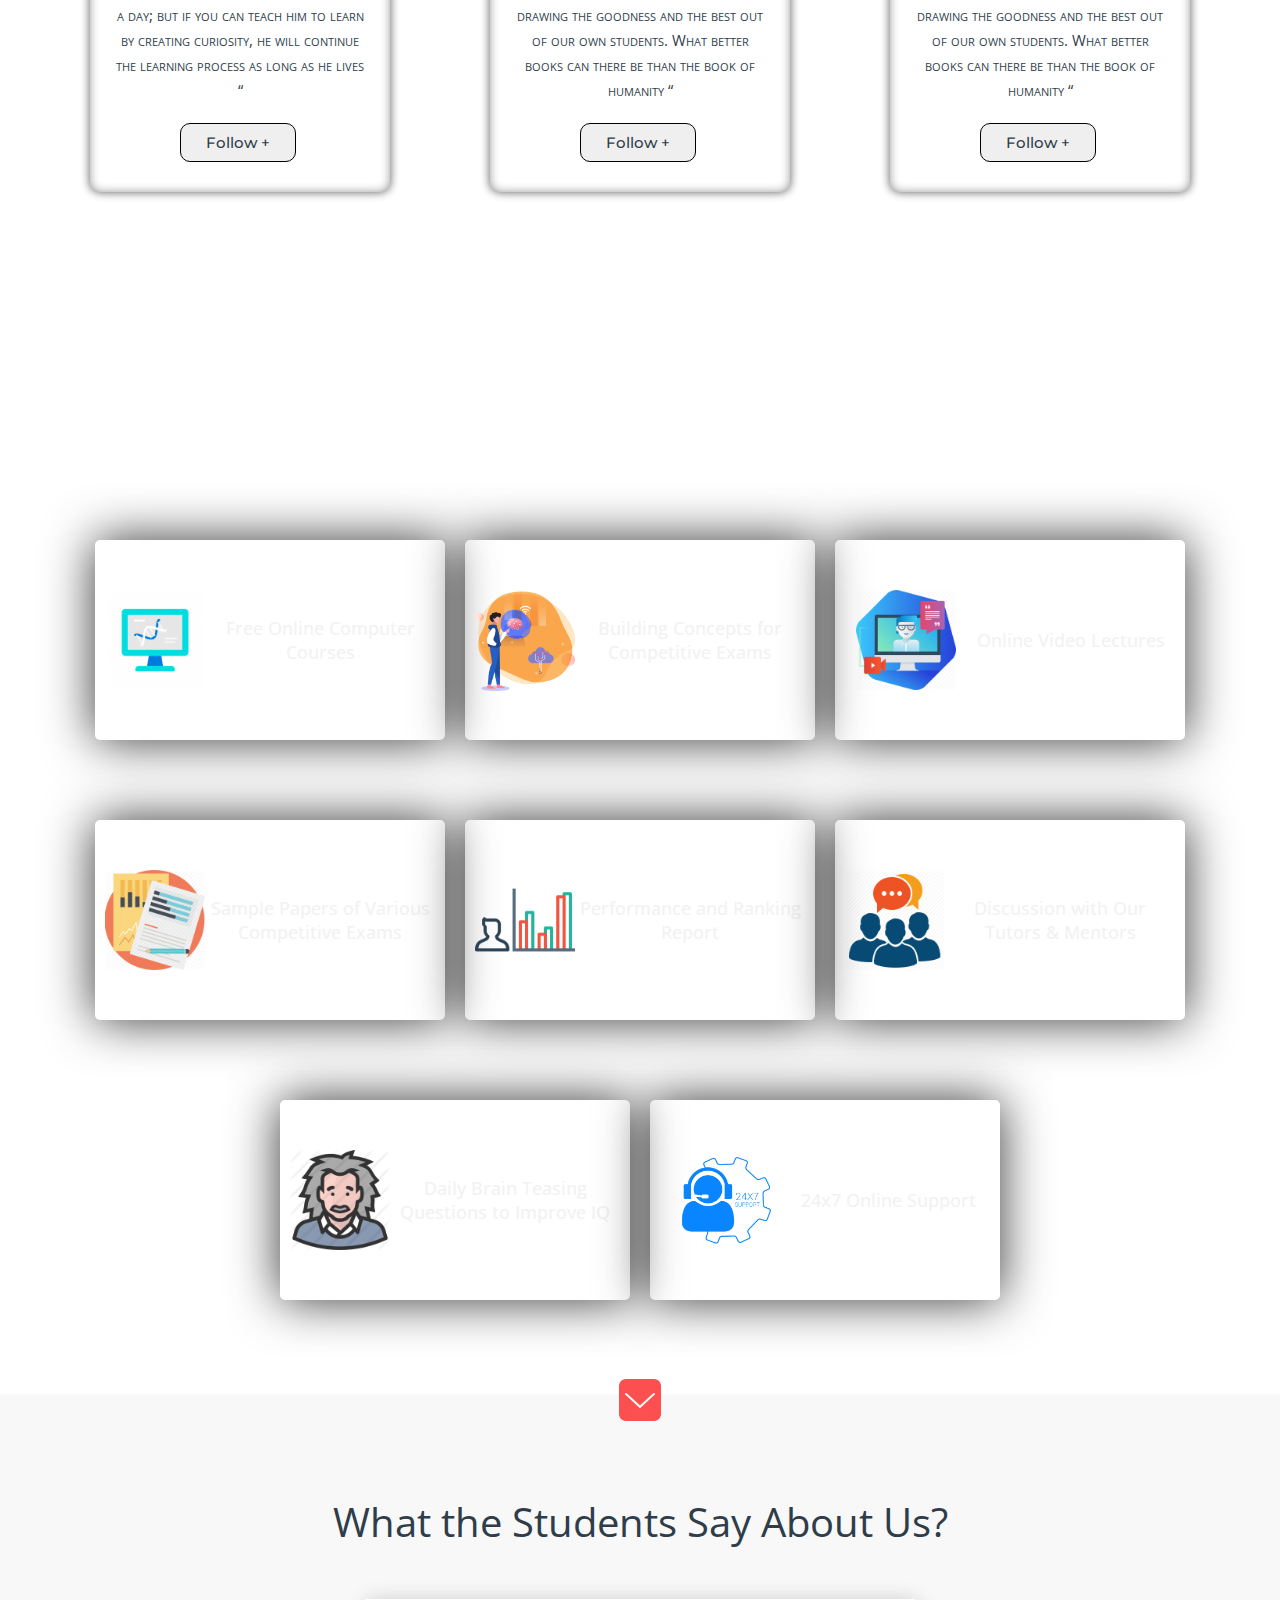
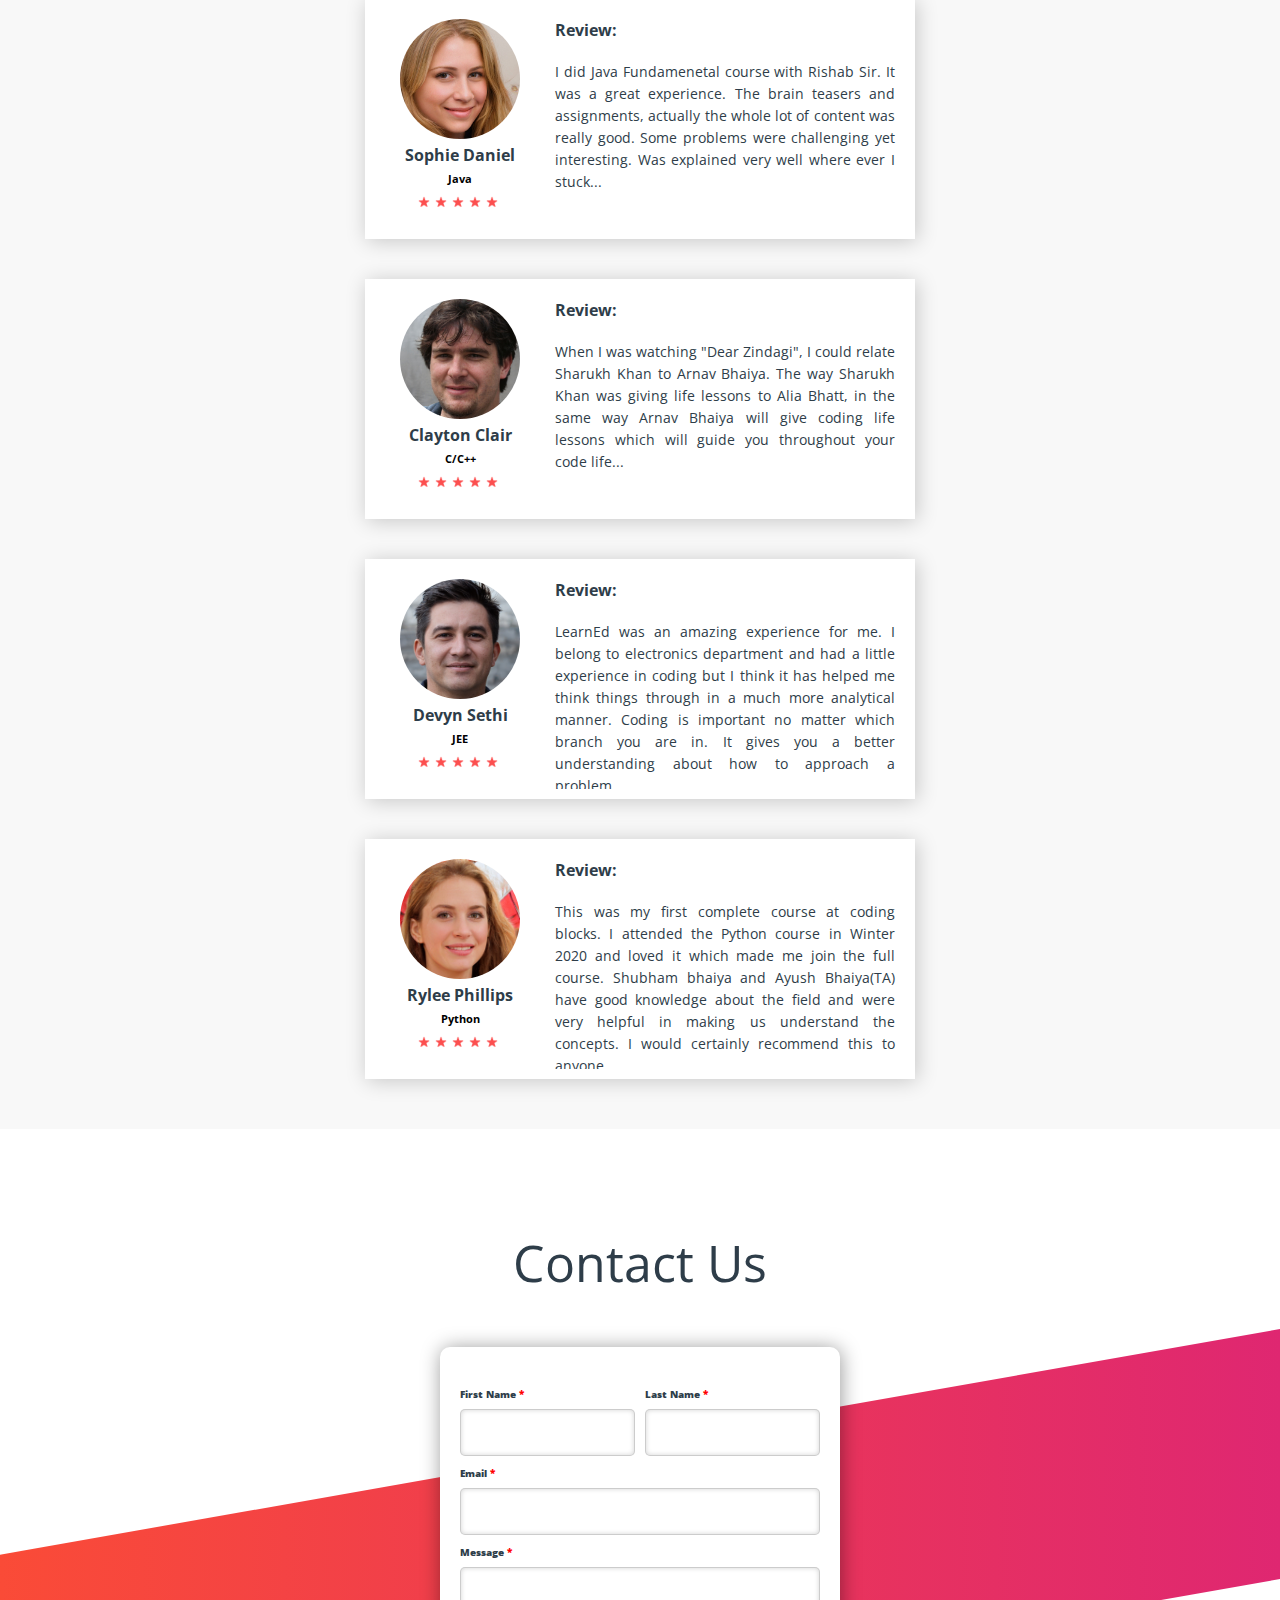
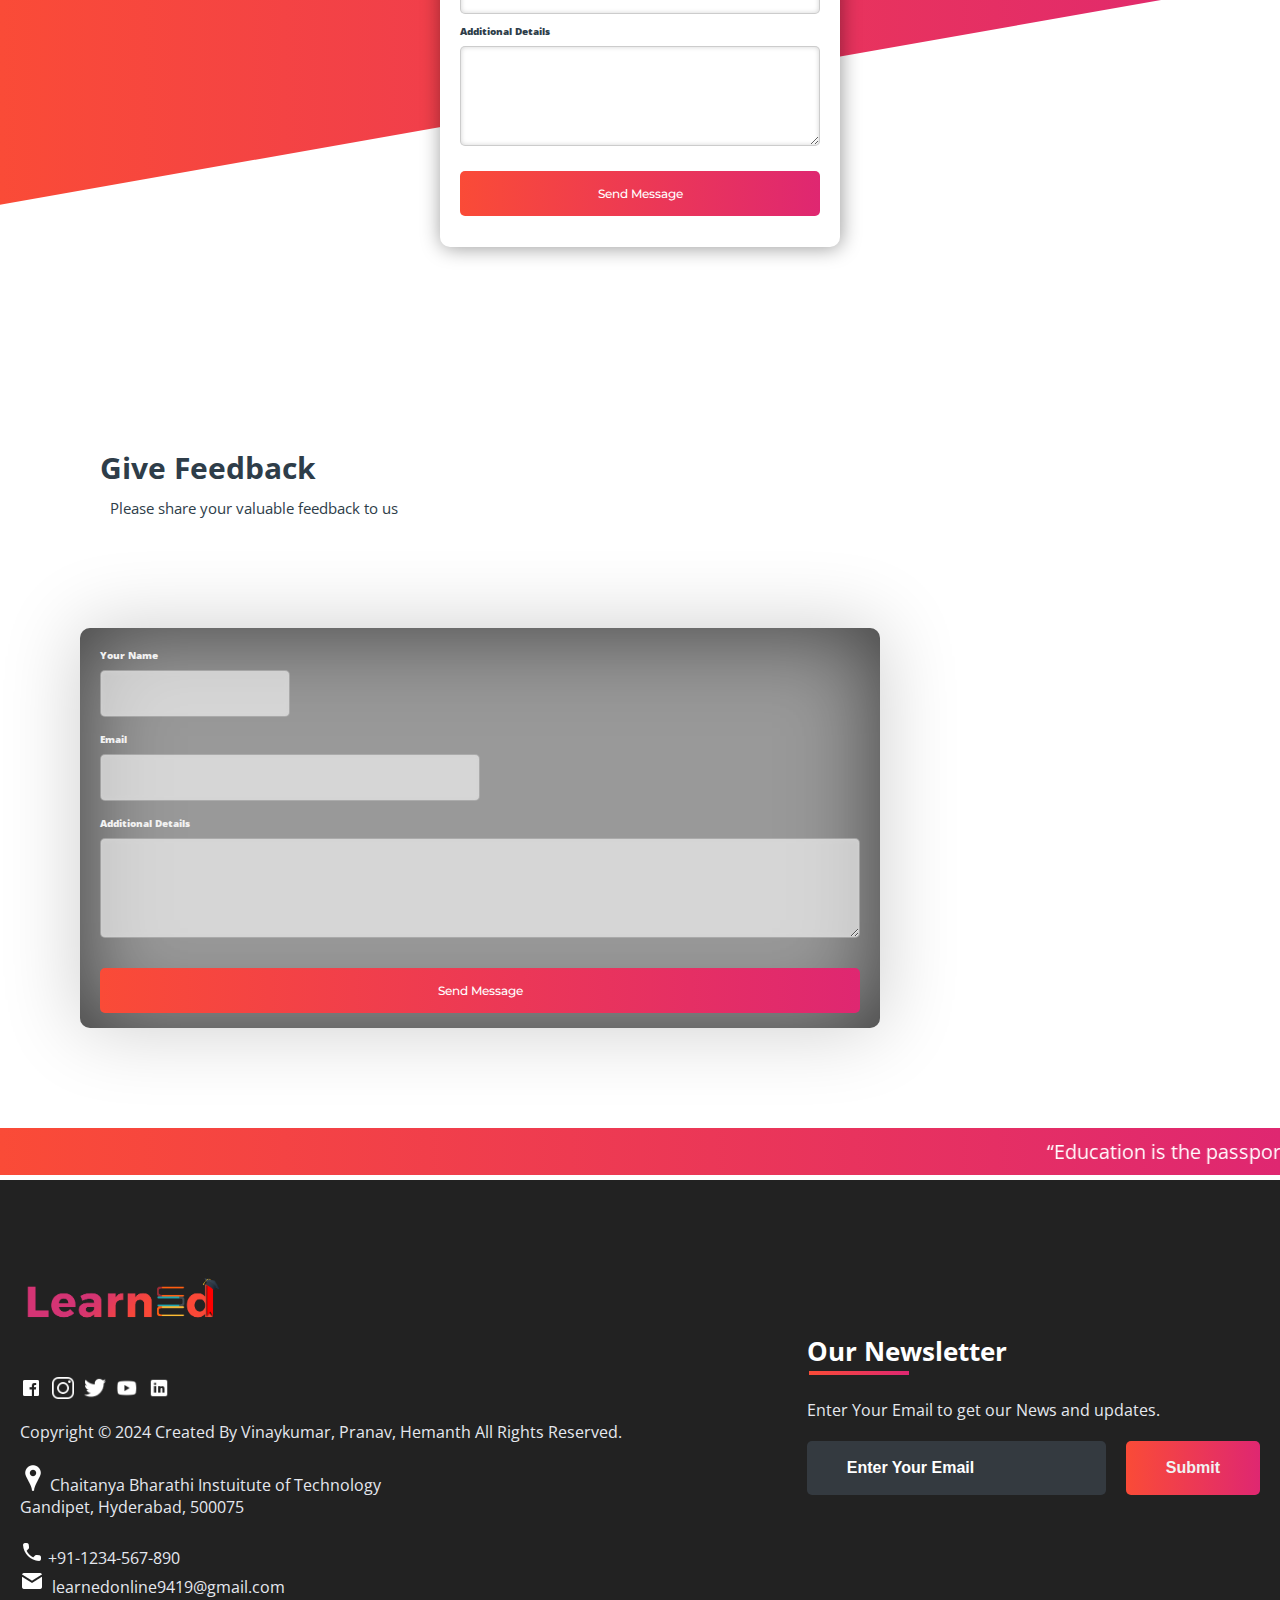
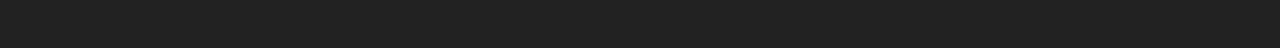
==== commit ed418c9d: "Update index.html" ====
--- a/index.html
+++ b/index.html
@@ -52,7 +52,7 @@
 			<div class="close" onclick="sideMenu(1)"><img src="images/icon/close.png" alt=""></div>
 			<div class="user">
 				<img src="images/creator/roshan.jpeg" alt="Username">
-				<p>roshank9419</p>
+				<p>Vinay,Pranav,Hemanth</p>
 			</div>
 			<ul>
 				<li><a href="#about_section">About</a></li>
@@ -315,4 +315,4 @@
 	</footer>
 
 </body>
-</html>+</html>
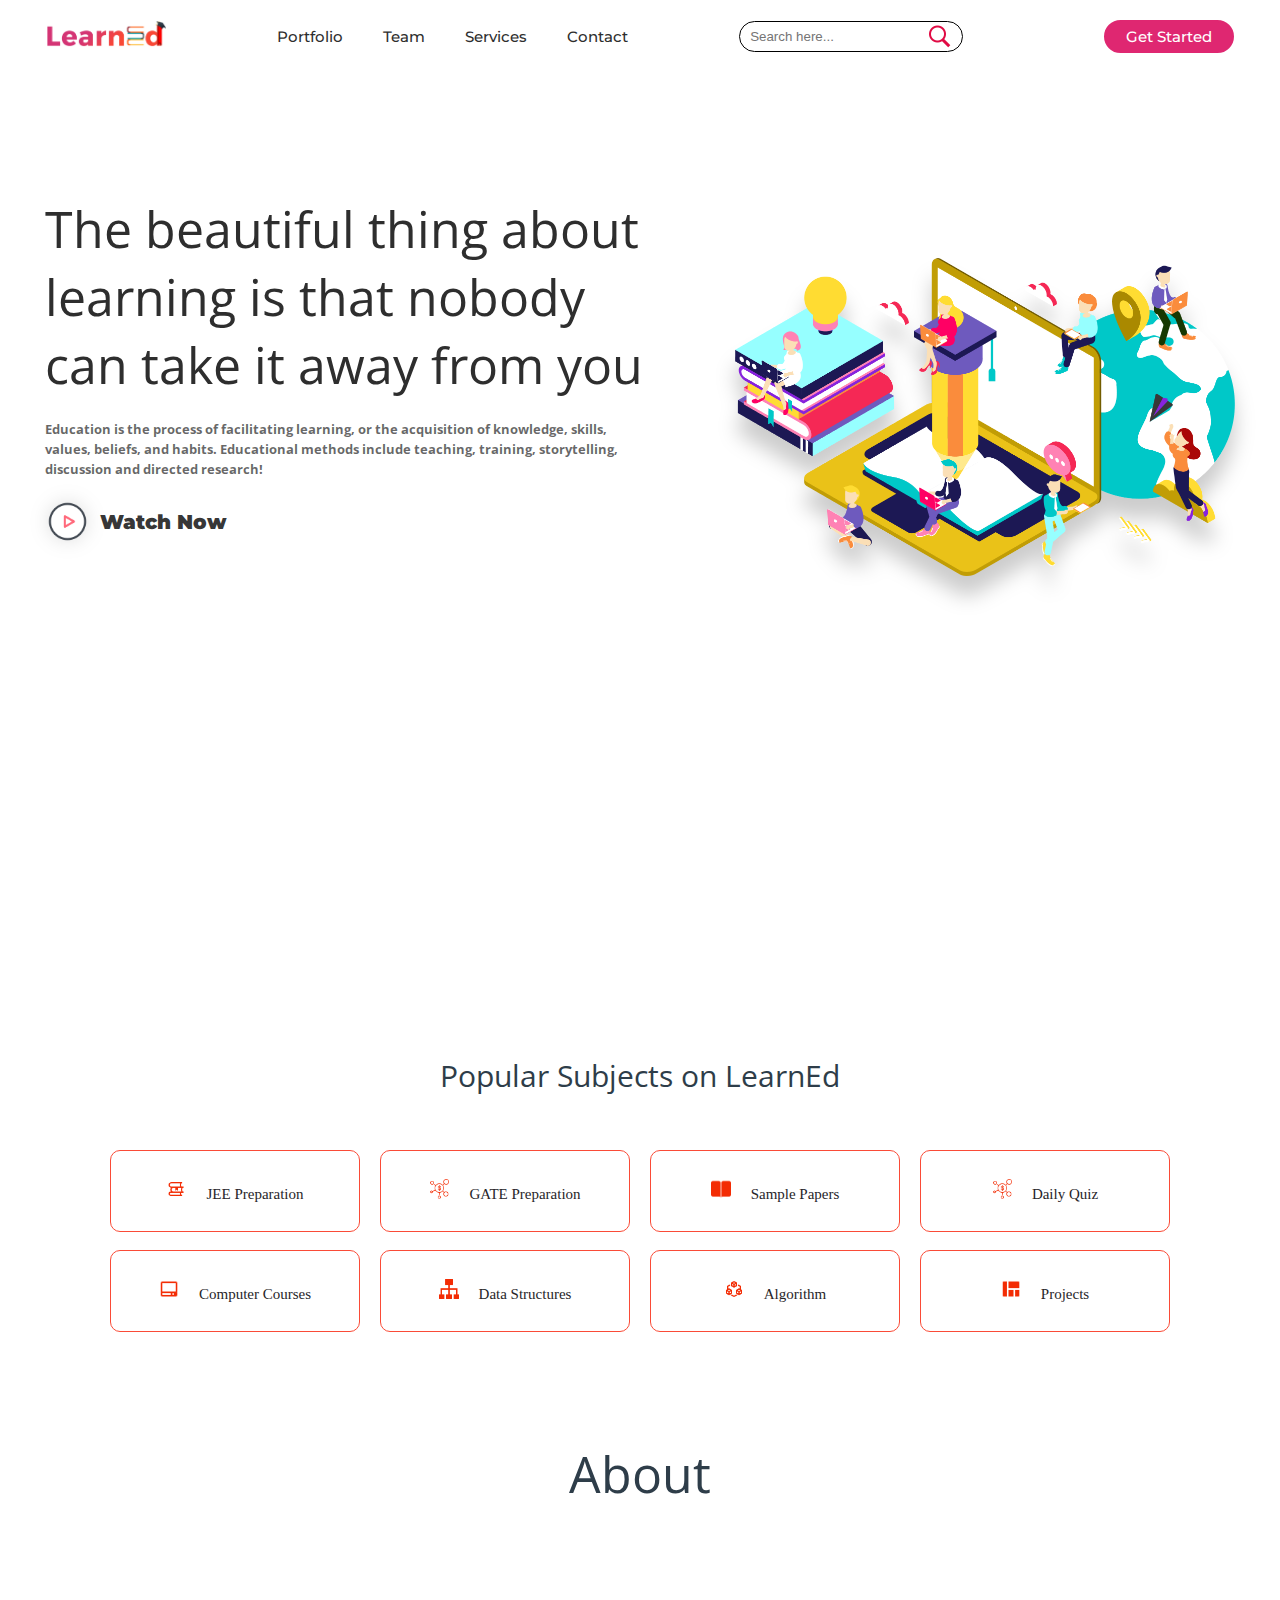
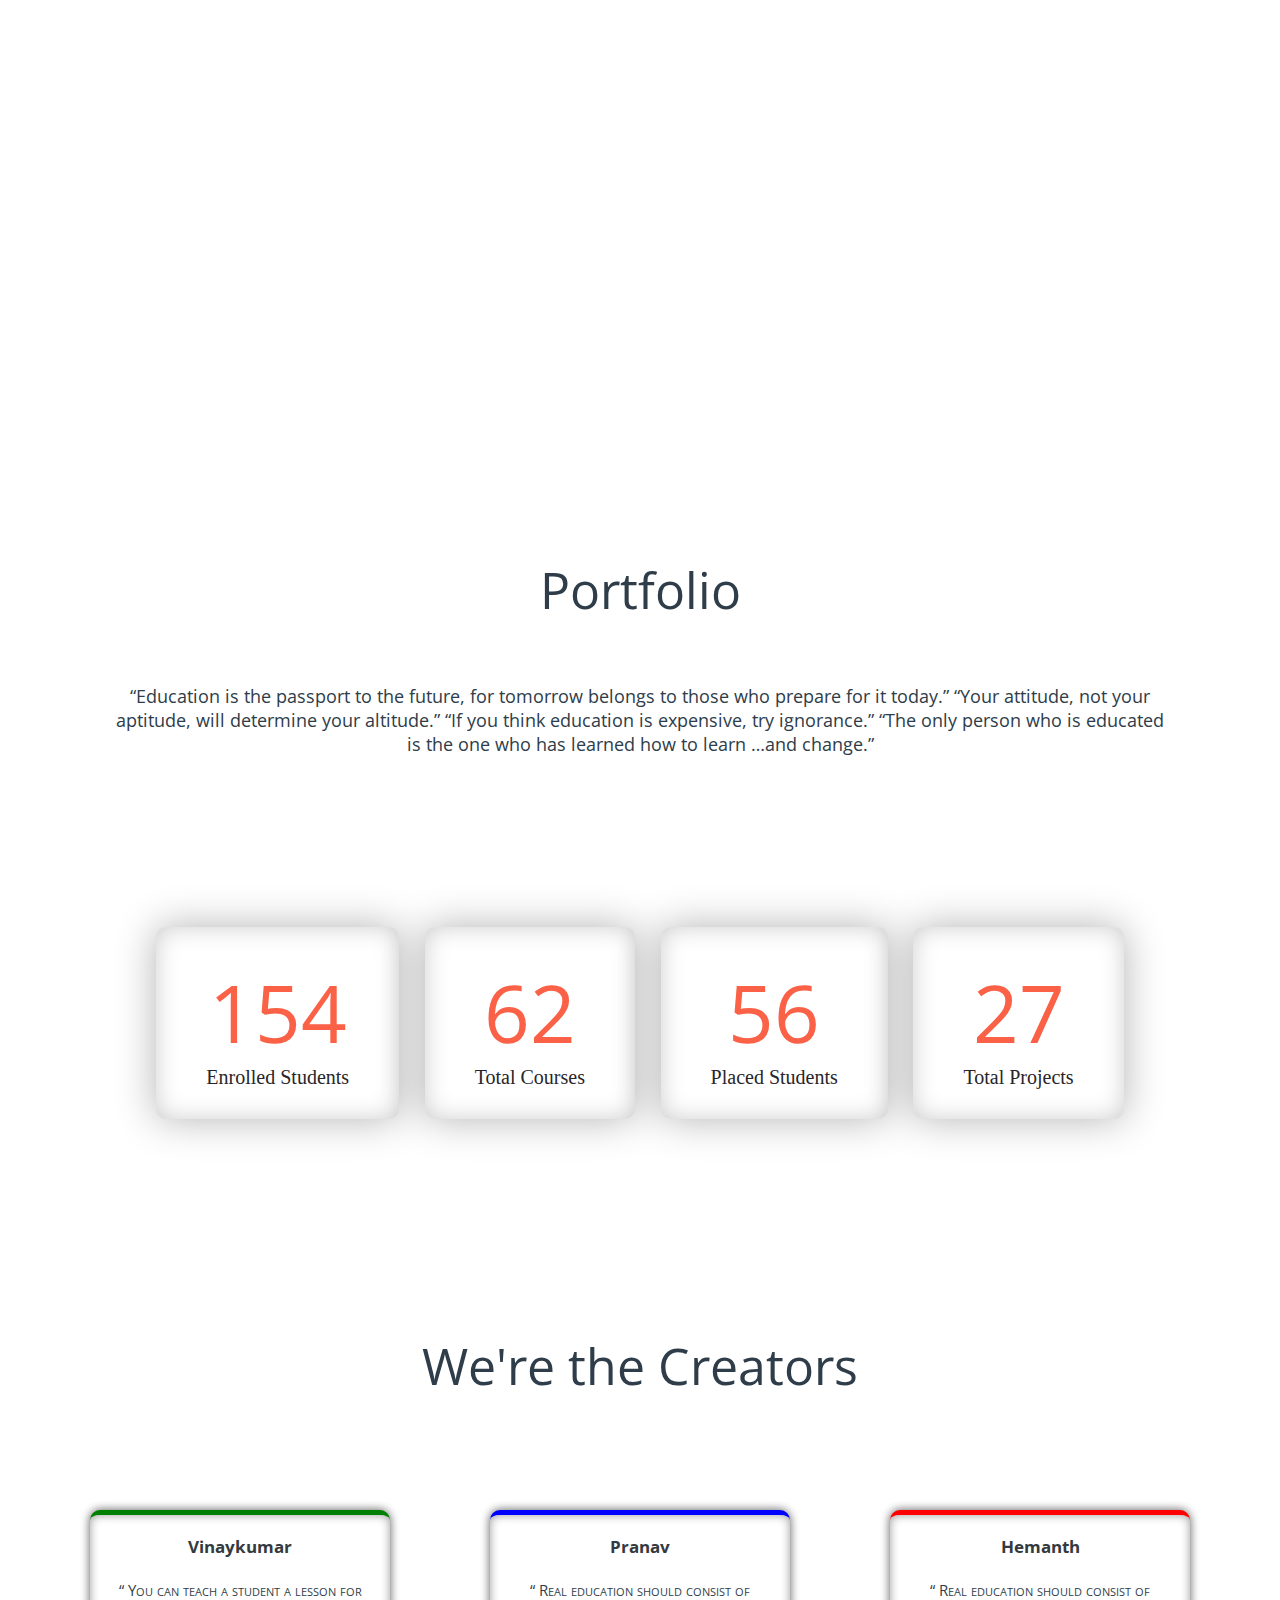
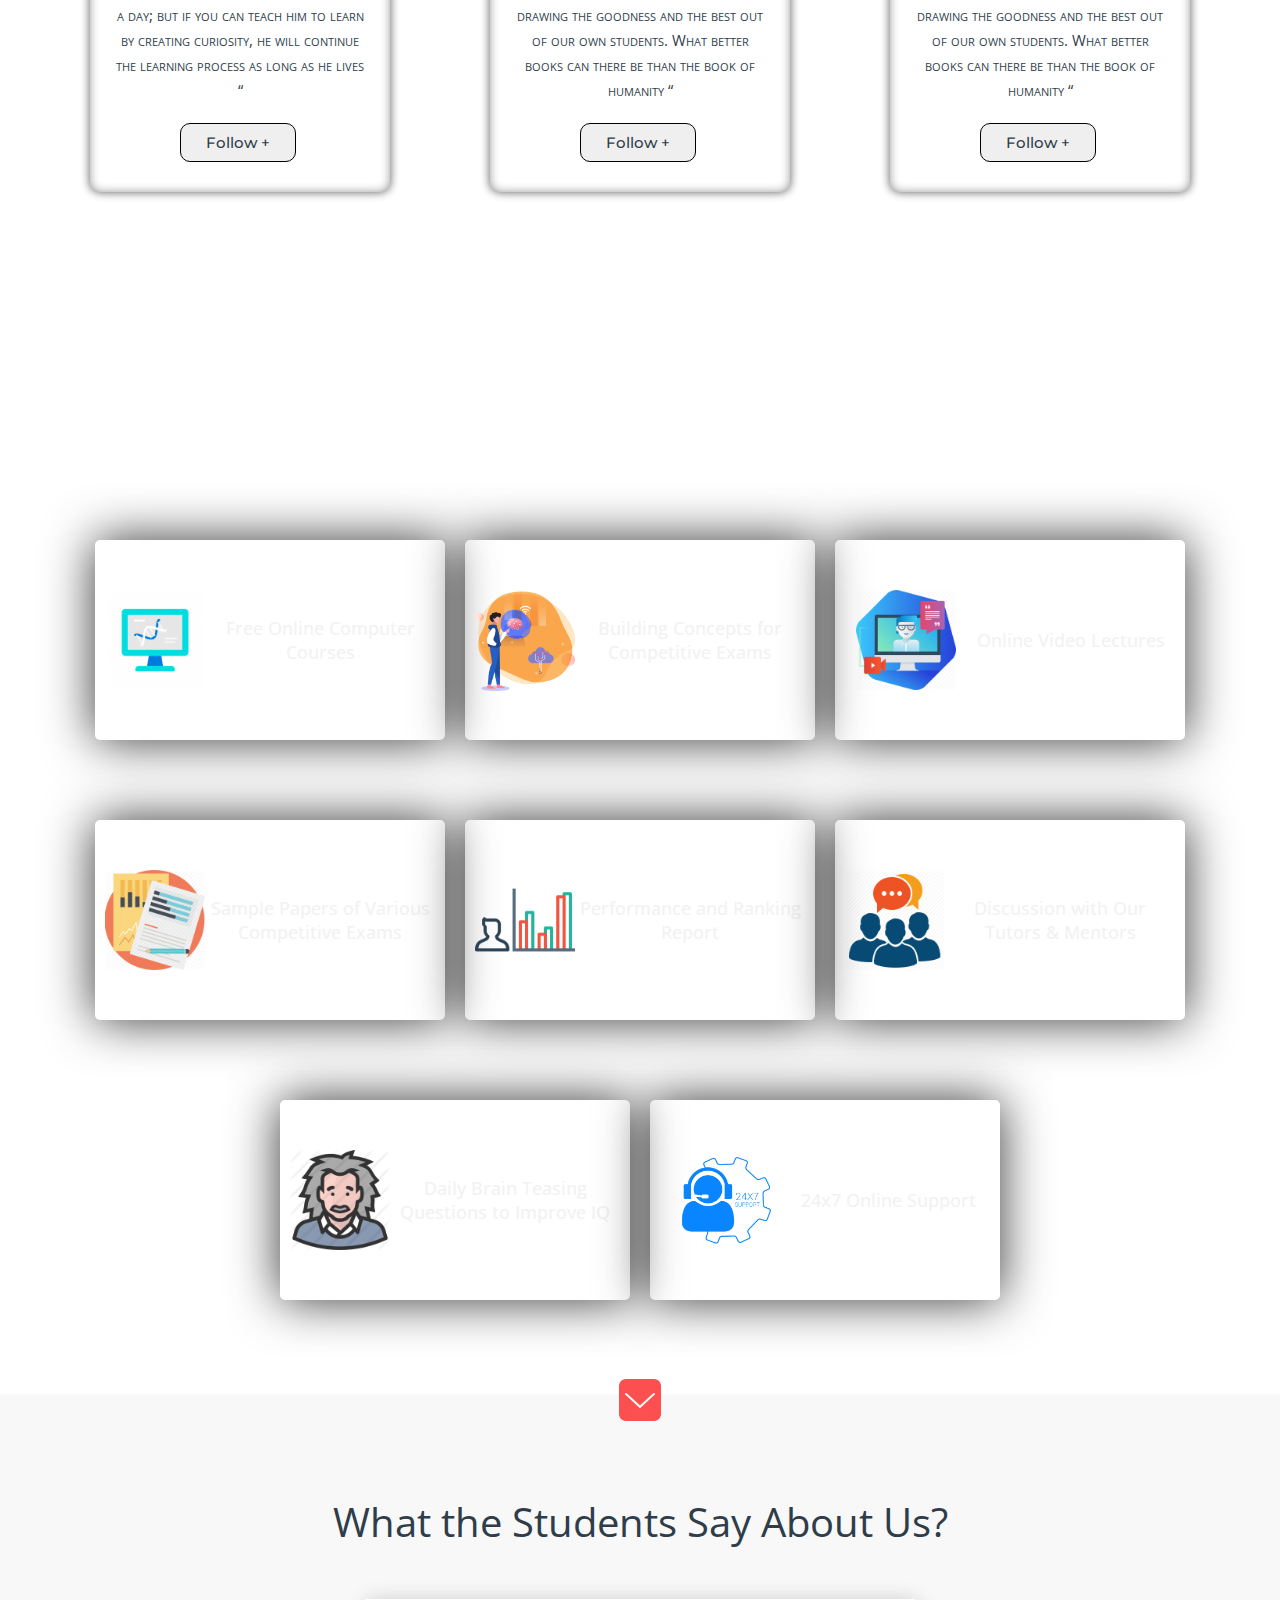
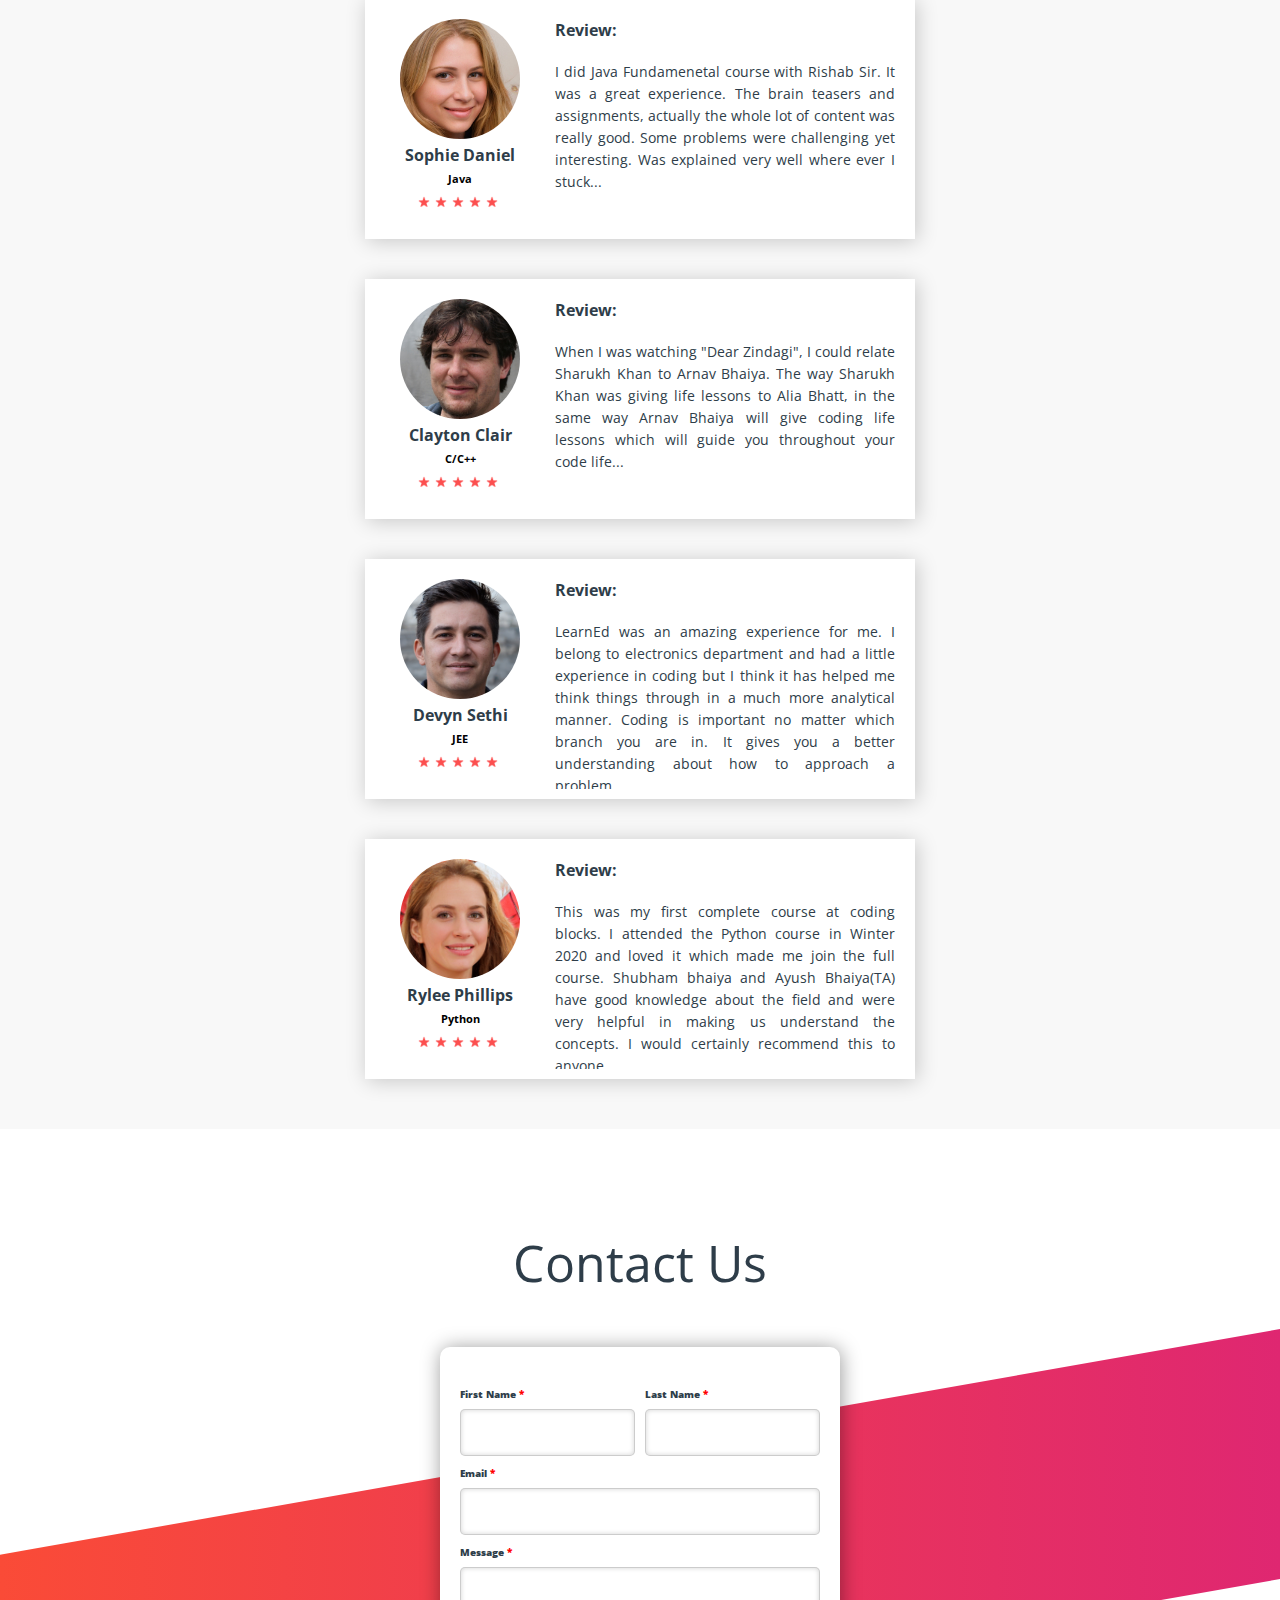
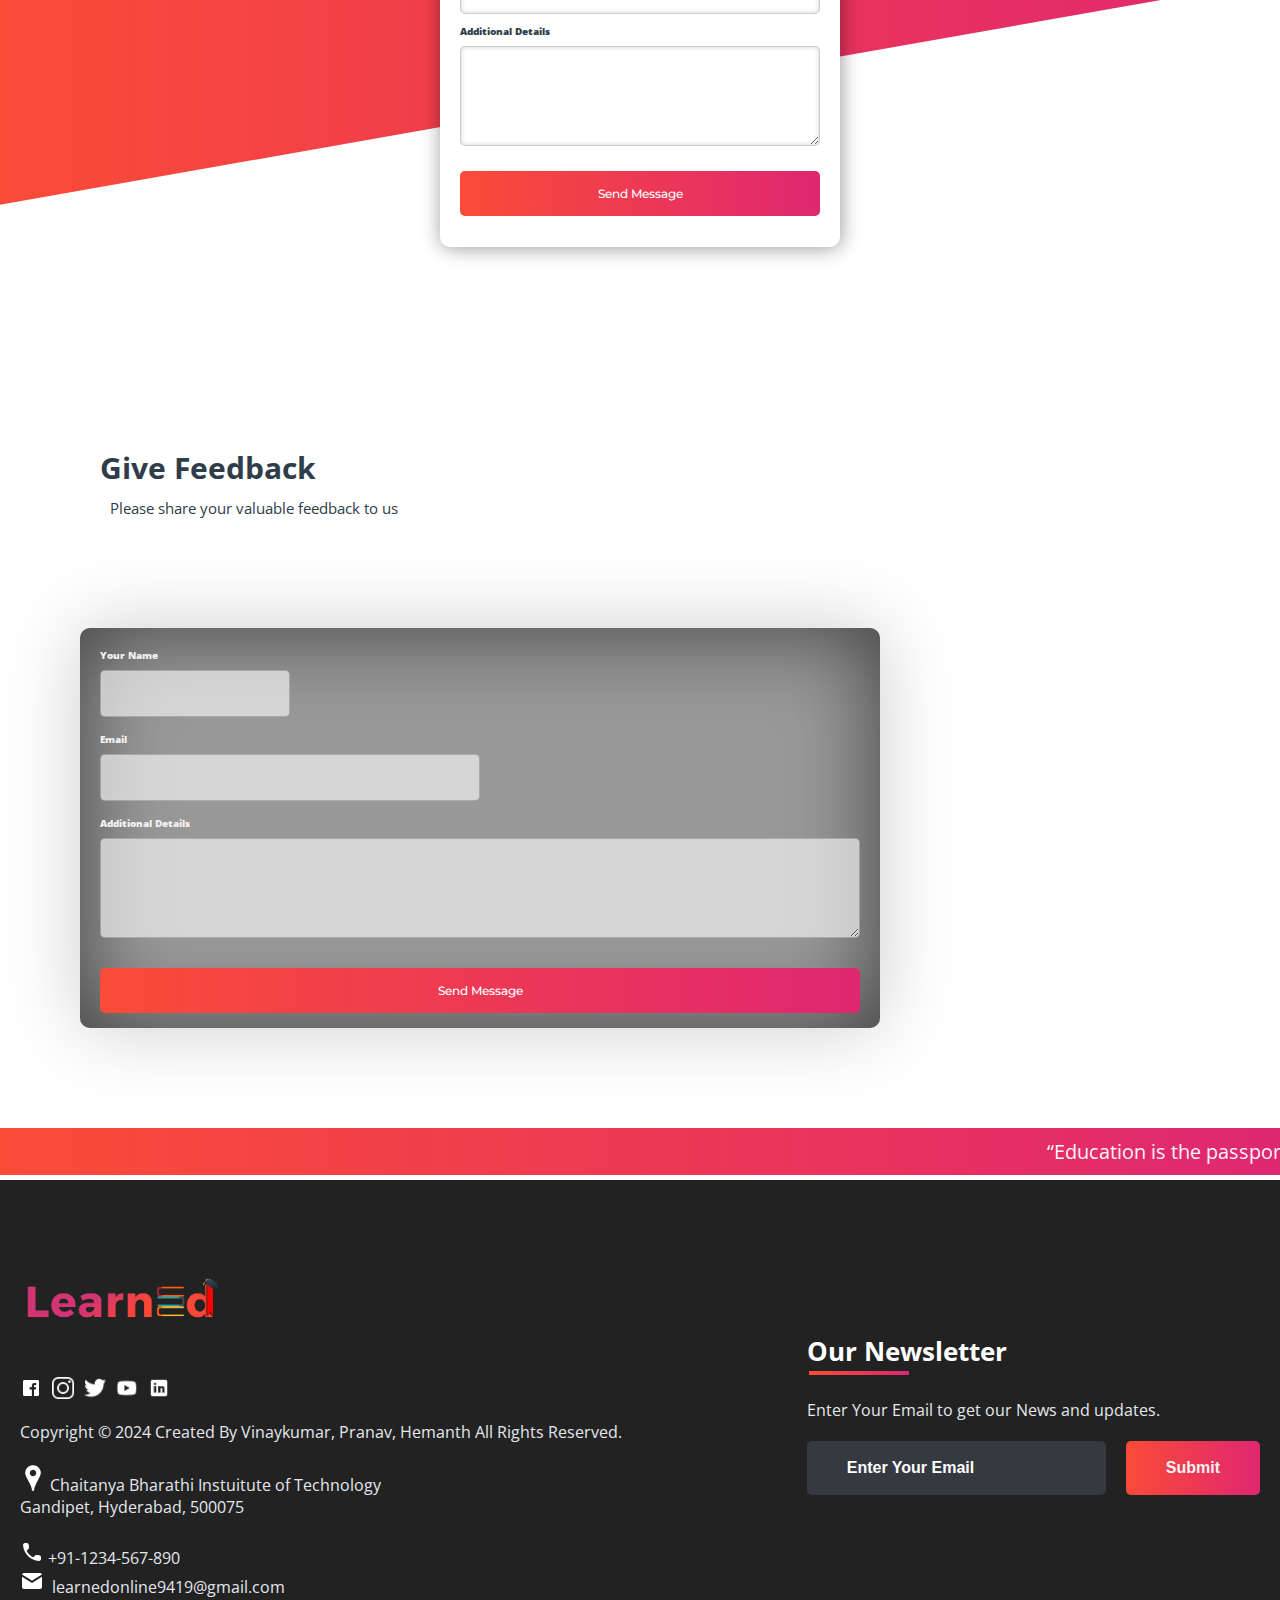
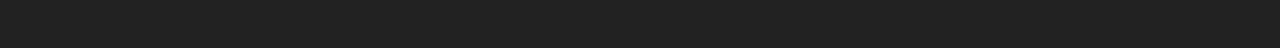
==== commit 5cb4105f: "Update index.html" ====
--- a/index.html
+++ b/index.html
@@ -51,7 +51,7 @@
 		<div class="side-menu" id="side-menu">
 			<div class="close" onclick="sideMenu(1)"><img src="images/icon/close.png" alt=""></div>
 			<div class="user">
-				<img src="images/creator/roshan.jpeg" alt="Username">
+				<img src="" alt="Username">
 				<p>Vinay,Pranav,Hemanth</p>
 			</div>
 			<ul>
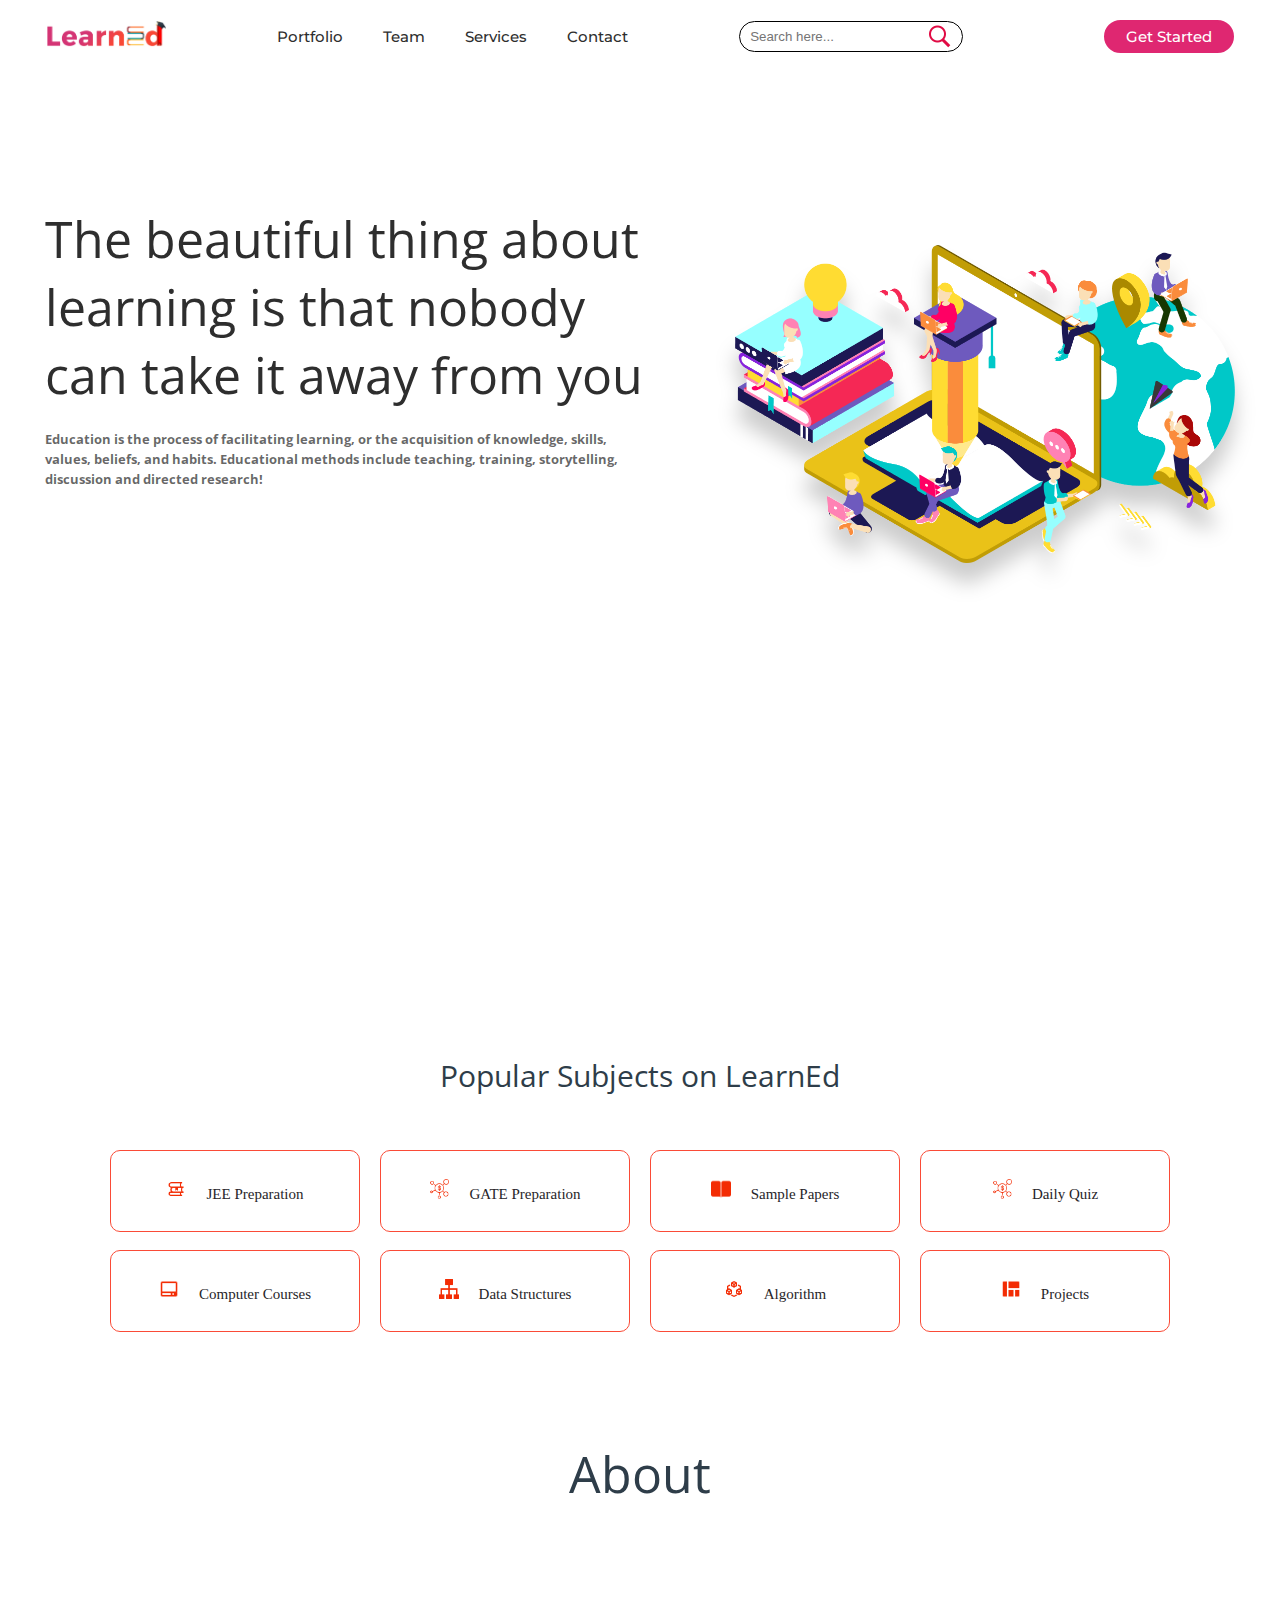
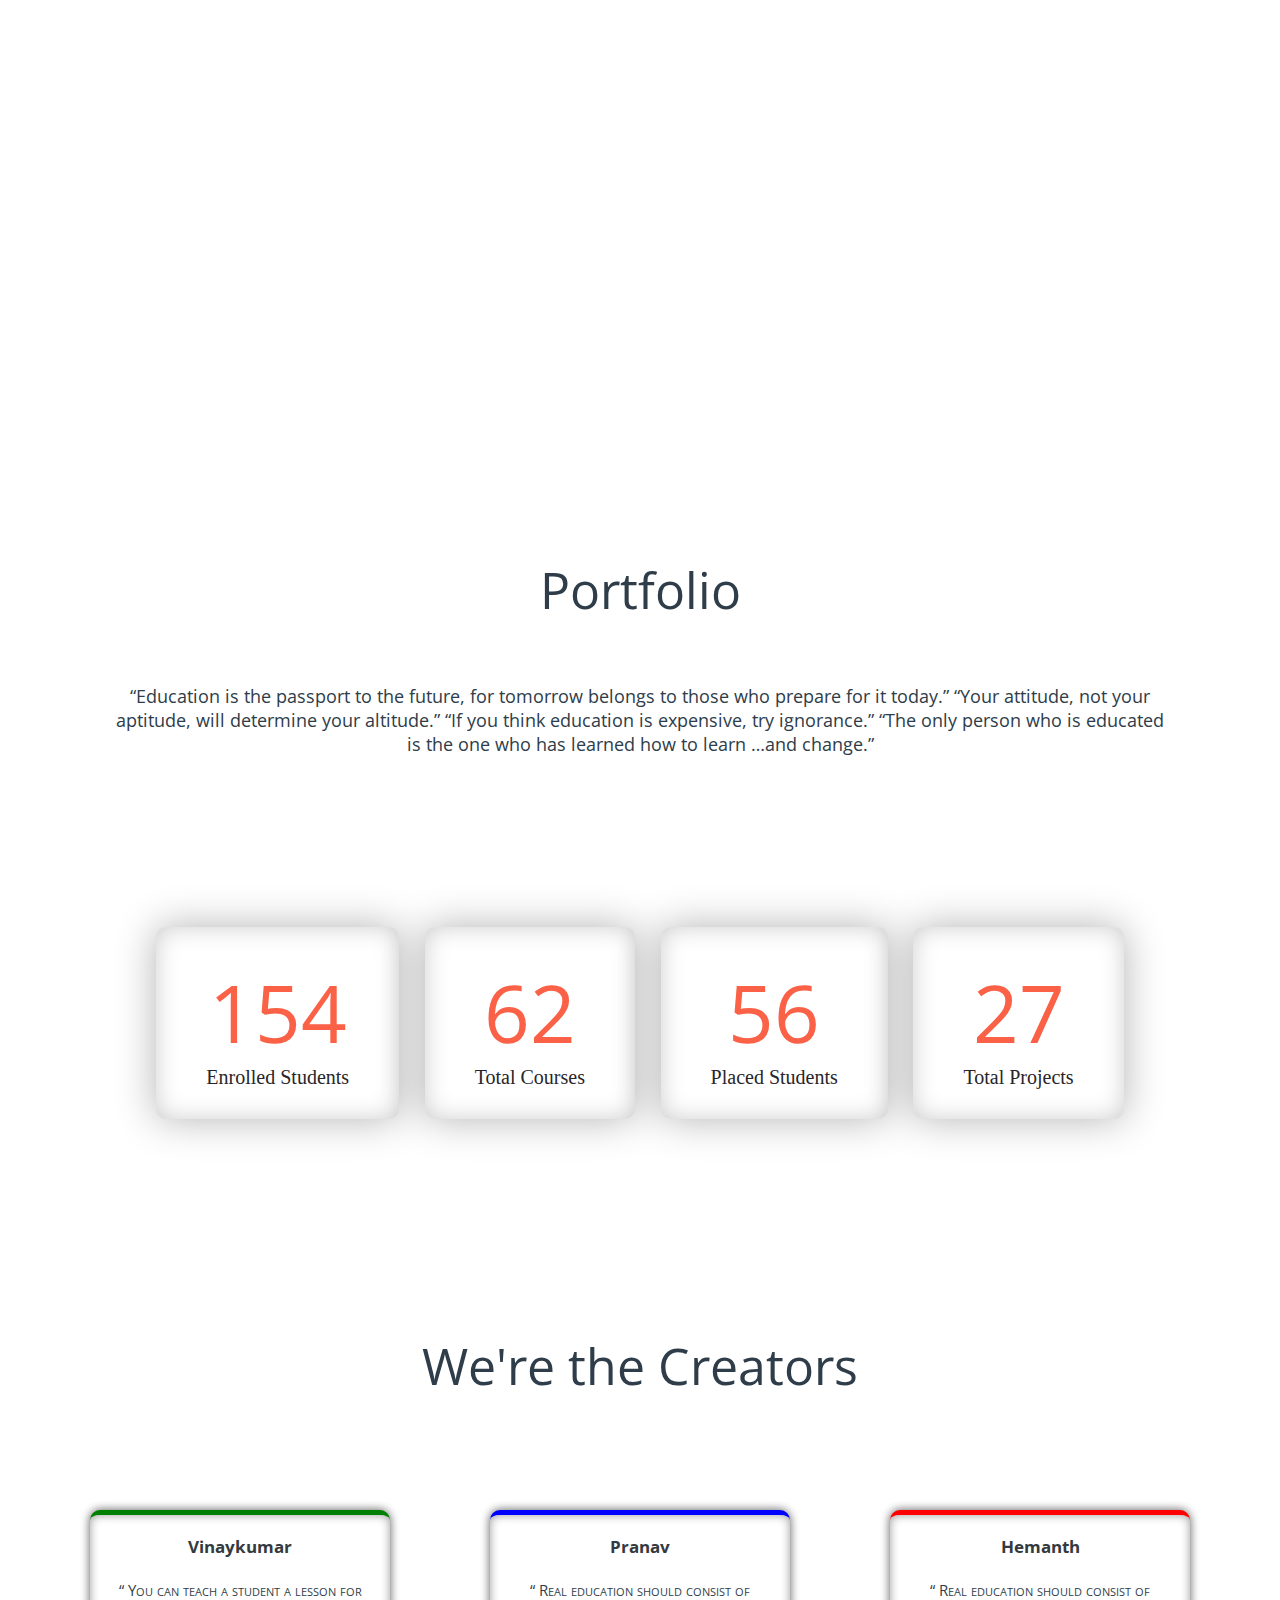
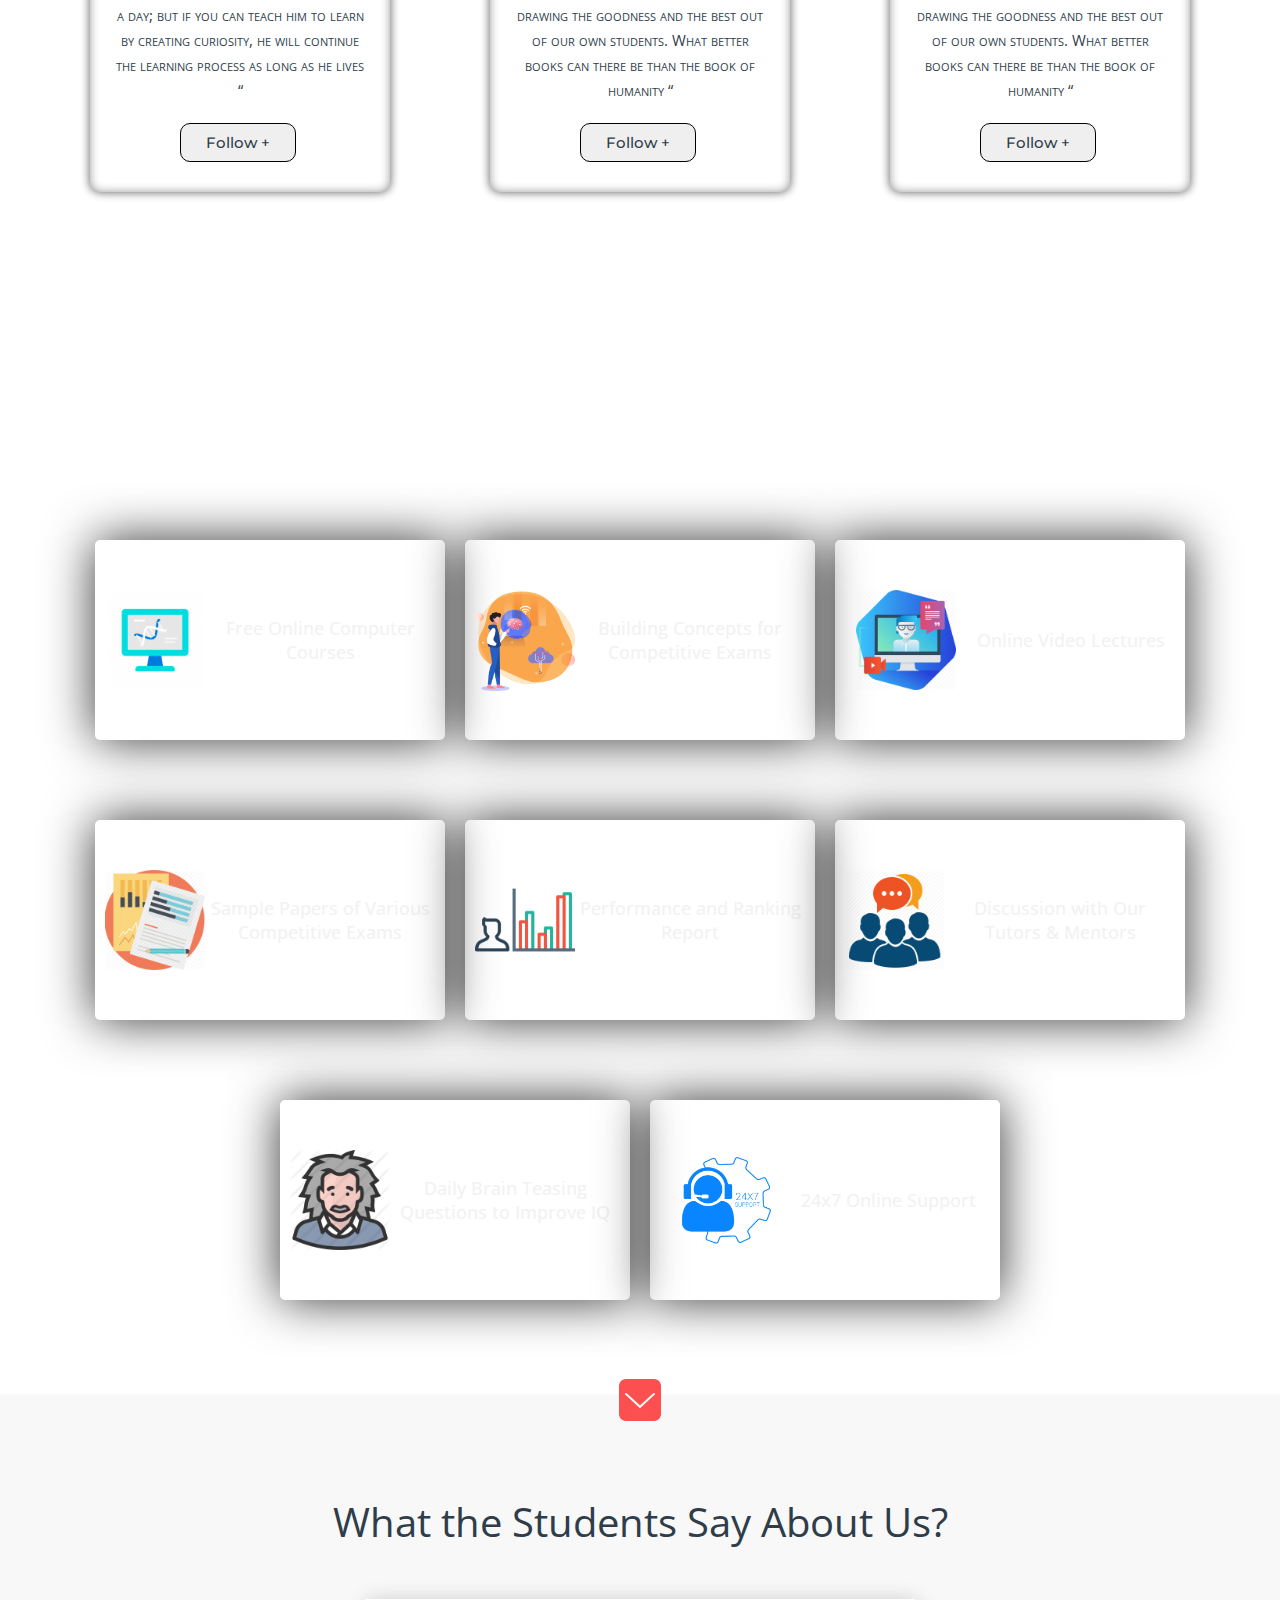
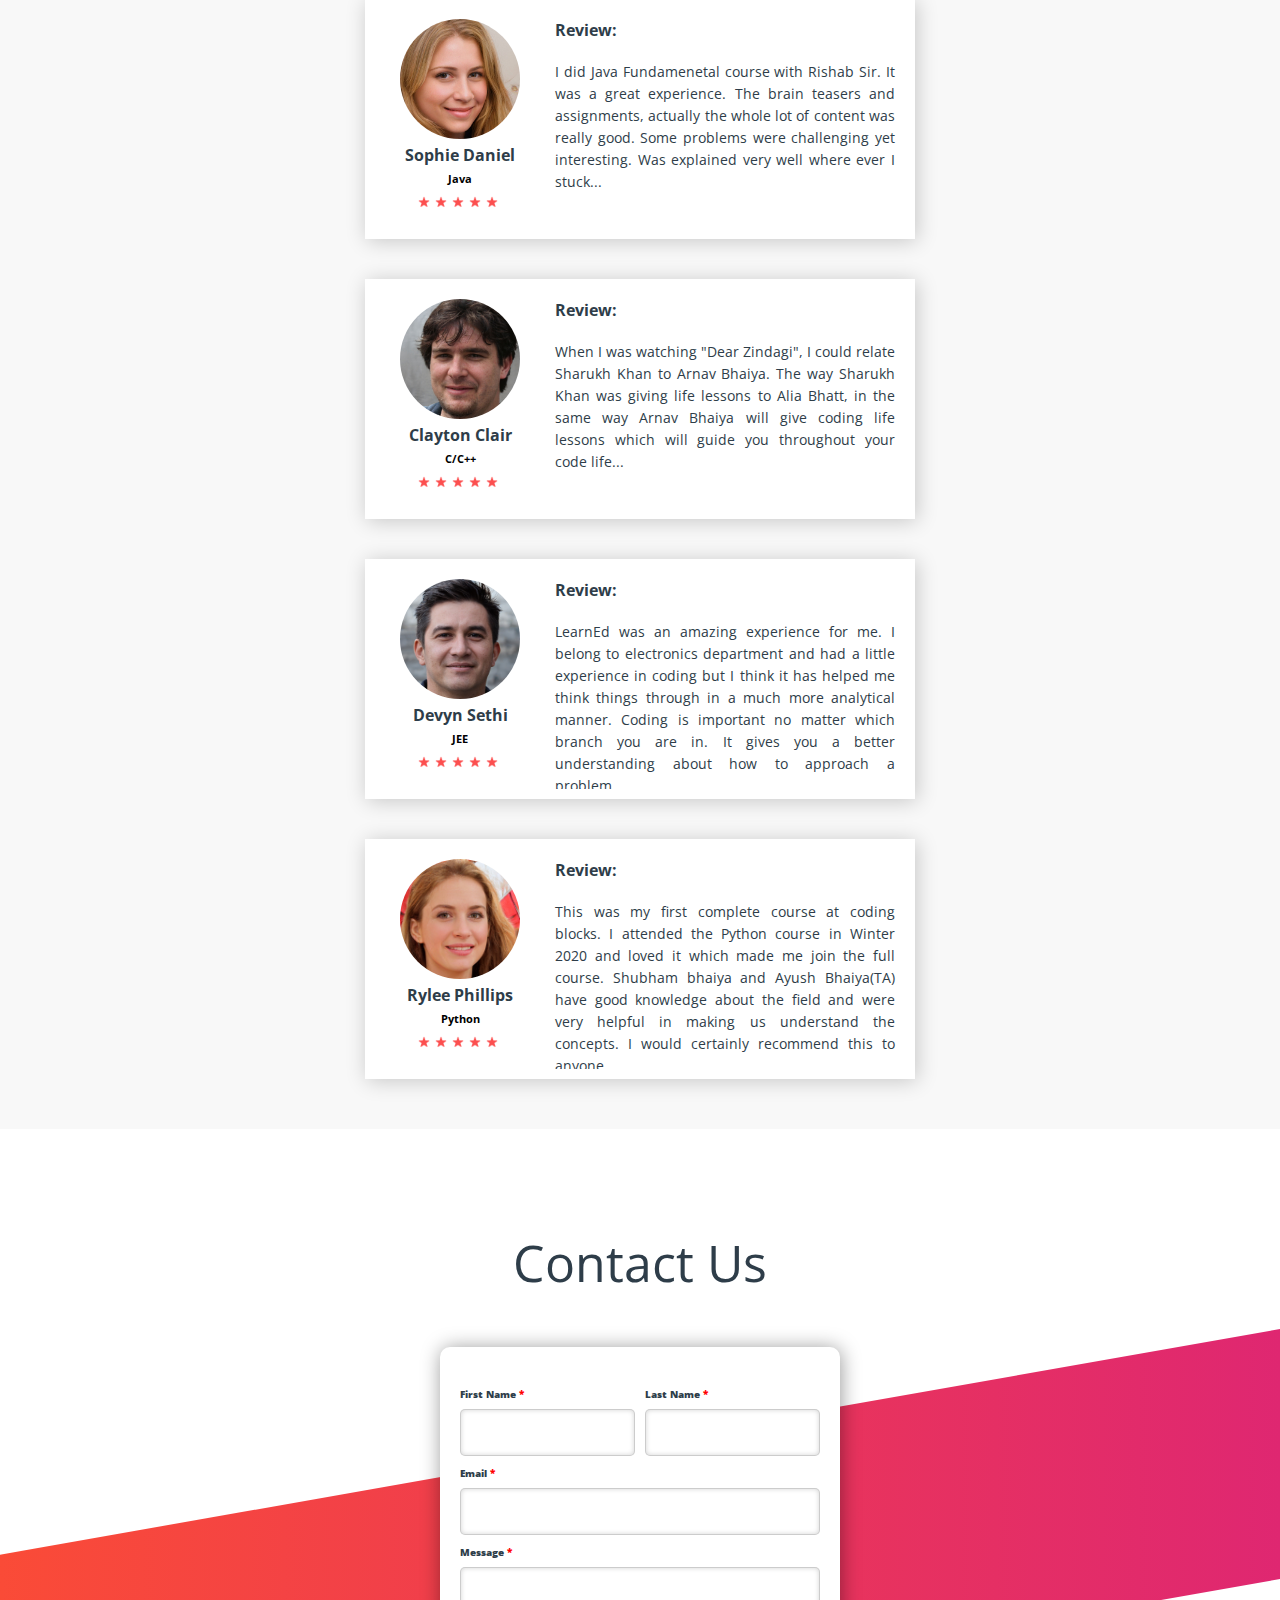
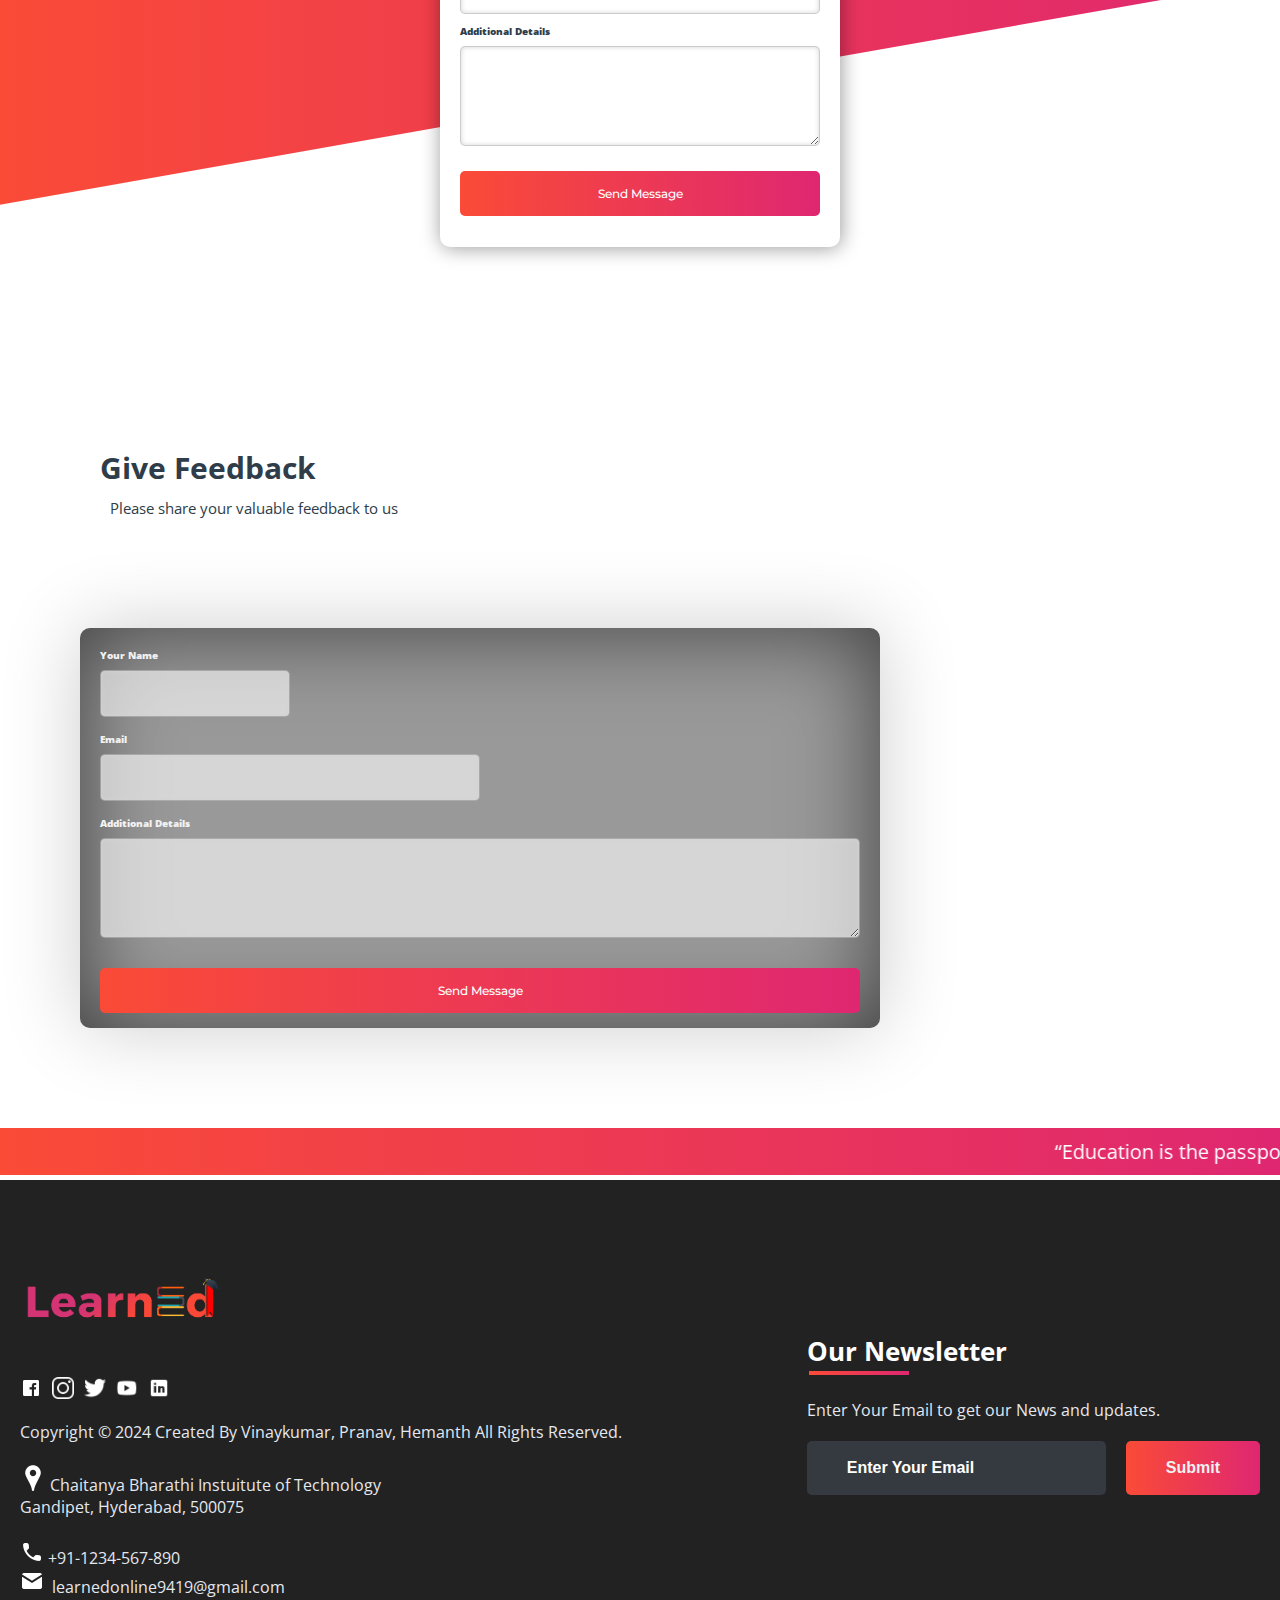
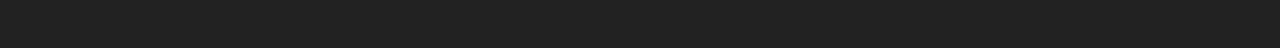
==== commit 7c5d0fb6: "Update index.html" ====
--- a/index.html
+++ b/index.html
@@ -41,7 +41,7 @@
 				<p>The beautiful thing about learning is that nobody can take it away from you</p>
 				<h5>Education is the process of facilitating learning, or the acquisition of knowledge, skills, values, beliefs, and habits. Educational methods include teaching, training, storytelling, discussion and directed research!</h5>
 				<div class="play">
-					<img src="images/icon/play.png" alt="play"><span><a href="https://www.youtube.com/watch?v=KFyrgDO1WXk" target="_blank">Watch Now</a></span>
+					<!--<img src="images/icon/play.png" alt="play"><span><a href="https://www.youtube.com/watch?v=KFyrgDO1WXk" target="_blank">Watch Now</a></span>-->
 				</div>
 			</div>
 			<div class="svg-image">
